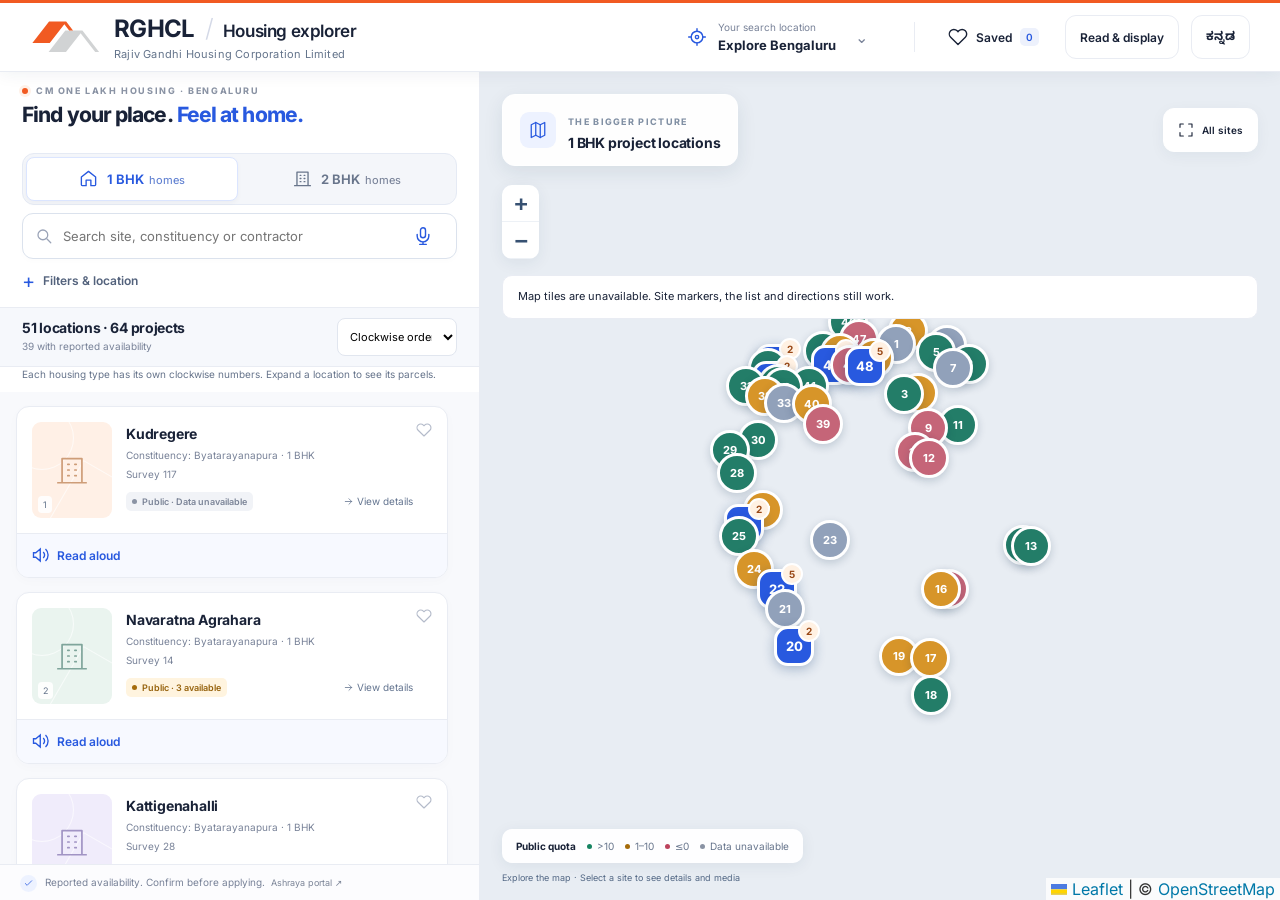
==== index.html @ 9ec92b99 "Publish v1.5.1 public demo with accessibility and signed quota cards" ====
<!doctype html><html lang="en"><head><meta charset="utf-8"><meta name="viewport" content="width=device-width,initial-scale=1"><meta name="theme-color" content="#2859df"><title>OLH • Discover a place to call home</title><meta name="description" content="Discover CM One Lakh Housing project sites in Bengaluru. Explore nearby 1 BHK and 2 BHK projects, reported availability, photos, videos and directions."><link rel="stylesheet" href="vendor/leaflet.css"><link rel="stylesheet" href="style.css"></head>
<body class="explorer-body"><a class="skip" href="#siteList">Skip to housing sites</a>
<header class="topbar"><a class="brand" href="./" aria-label="OLH home"><img class="rghcl-logo" src="assets/rghcl-logo.svg" alt="RGHCL"><span><strong>RGHCL<span class="brand-divider">/</span><span class="brand-title">Housing explorer</span></strong><small>Rajiv Gandhi Housing Corporation Limited</small></span></a><div class="header-actions"><button id="headerLocation" class="location-pill"><span data-icon="locate"></span><span><small>Your search location</small><strong id="headerLocationText">Finding your location…</strong></span><span class="location-chevron">⌄</span></button><span class="header-separator"></span><button id="savedBtn" class="quiet saved-toggle" aria-pressed="false"><span data-icon="heart"></span>Saved <span id="savedCount">0</span></button><button id="accessBtn" class="quiet access-trigger" aria-label="Reading and display settings">Read &amp; display</button><button id="languageBtn" class="quiet language-button" lang="kn">ಕನ್ನಡ</button></div></header>
<main class="workspace"><aside class="sidebar" aria-label="Housing sites"><div class="intro"><p class="eyebrow" data-i18n="eyebrow"><span class="intro-dot"></span>CM ONE LAKH HOUSING · BENGALURU</p><h1 data-i18n="heading">Find your place.<br><em>Feel at home.</em></h1><p data-i18n="intro">Explore housing projects, compare quota availability and find a location near you.</p><div class="collection-meta"><span><span data-icon="building"></span><b id="collectionCount">51</b> project locations</span><span class="city-pill"><span data-icon="pin"></span>Bengaluru</span></div></div>
<div class="filter-block"><div class="segment" aria-label="Housing type"><button class="active" data-mode="1" aria-pressed="true"><span data-icon="home"></span><span>1 BHK <small data-i18n="homes">homes</small></span></button><button data-mode="2" aria-pressed="false"><span data-icon="building"></span><span>2 BHK <small data-i18n="homes">homes</small></span></button></div>
<div class="search-label"><span data-icon="search"></span><input id="searchBox" type="search" placeholder="Search site, constituency or contractor" aria-label="Search sites"><button id="voiceBtn" class="voice-trigger" aria-label="Open voice search" title="Voice search"><svg viewBox="0 0 24 24" aria-hidden="true"><rect x="9" y="2" width="6" height="12" rx="3"/><path d="M5 10v2a7 7 0 0 0 14 0v-2M12 19v3M8 22h8"/></svg></button></div>
<details class="advanced-filters" id="advancedFilters"><summary>Filters &amp; location <span id="activeFilterCount"></span></summary><div class="filter-grid"><label><span>Assembly constituency</span><select id="constituencyFilter"><option value="">All constituencies</option></select></label><label><span>Public quota availability</span><select id="availabilityFilter"><option value="">All statuses</option><option value="available">More than 10</option><option value="limited">1–10 available</option><option value="zero">Zero / negative reported</option><option value="unknown">Data unavailable</option></select></label></div>
<div class="filter-footer"><button id="locateBtn" class="text-button"><span data-icon="locate"></span><span data-i18n="locate">Update my location</span></button><button id="resetBtn" class="text-button muted" data-i18n="reset">Clear filters</button></div><p id="locationStatus" class="inline-status" role="status"></p></details></div>
<div class="results-heading"><div><strong id="resultCount" aria-live="polite">Discovering sites…</strong><small id="resultSummary"></small></div><label class="sort-label"><span class="sr-only">Sort sites</span><select id="sortBy"><option value="number">Clockwise order</option><option value="name">Name A–Z</option><option value="nearest" disabled>Nearest first</option></select></label></div>
<p class="numbering-help">Each housing type has its own clockwise numbers. Expand a location to see its parcels.</p><div id="siteList" class="site-list" tabindex="-1" aria-label="Matching sites"><div class="empty">Loading project locations…</div></div><footer class="sidebar-footer"><span class="footer-mark" data-icon="check"></span><div><span data-i18n="disclaimer">Reported availability. Confirm before applying.</span><div class="footer-links"><a href="https://ashraya.karnataka.gov.in/index.aspx" target="_blank" rel="noopener noreferrer">Ashraya portal ↗</a></div></div></footer></aside>
<section class="map-panel" aria-label="Project map"><div id="map"></div><div class="map-toolbar"><div class="map-context"><span class="context-icon" data-icon="map"></span><div><span class="eyebrow" data-i18n="mapEyebrow">THE BIGGER PICTURE</span><strong id="mapTitle">1 BHK project locations</strong></div></div><button id="fitBtn" class="quiet" title="Fit map to matching sites"><span data-icon="fit"></span><span data-i18n="fit">All sites</span></button></div><div id="mapError" class="map-error" role="status" hidden></div><div class="map-legend" id="legend"></div><div class="map-caption">Explore the map · Select a site to see details and media</div></section></main>
<div class="mobile-view" aria-label="Display"><button id="listViewBtn" class="active" aria-pressed="true"><span data-icon="list"></span>List</button><button id="mapViewBtn" aria-pressed="false"><span data-icon="map"></span>Map</button></div>
<dialog id="siteDialog" class="site-dialog" aria-labelledby="detailTitle"><div class="detail-head"><span class="eyebrow" data-i18n="projectDetails">EXPLORE THIS PROJECT</span><button class="icon-button" id="closeDetails" aria-label="Close site details"><span data-icon="close"></span></button></div><div id="details"></div></dialog>
<dialog id="viewer" class="viewer" aria-label="Site media viewer"><button id="closeViewer" class="icon-button" aria-label="Close media viewer"><span data-icon="close"></span></button><div id="viewerContent"></div></dialog><div id="toast" role="status" class="toast" hidden></div>
<dialog id="voiceDialog" class="voice-dialog" aria-labelledby="voiceTitle"><div class="voice-head"><h2 id="voiceTitle">Find a place by voice</h2><button class="icon-button" id="closeVoice" aria-label="Close voice search">×</button></div><p>Try “Find Nelaguli and Sadenahalli”. You can name several places.</p><label for="voiceLanguage">Speaking language</label><select id="voiceLanguage"><option value="en-IN">English (India)</option><option value="kn-IN">ಕನ್ನಡ</option></select><button id="startVoice" class="primary voice-start">Start listening</button><p id="voiceStatus" role="status">Review what we hear before applying your search.</p><label for="voiceTranscript">Your search · edit if needed</label><input id="voiceTranscript" type="text" placeholder="Location or housing preference"><button id="clearVoice" class="text-button">Clear transcript</button><button id="applyVoice" class="primary voice-apply">Apply search</button><small>Your browser may send audio to its speech service. This app does not store recordings.</small></dialog>
<script src="vendor/leaflet.js"></script><script src="icons.js"></script><script src="core.js"></script><script src="locations.js"></script><script src="media.js"></script><script src="accessibility.js"></script><script src="script.js"></script></body></html>
---- vendor/leaflet.css ----
/* required styles */

.leaflet-pane,
.leaflet-tile,
.leaflet-marker-icon,
.leaflet-marker-shadow,
.leaflet-tile-container,
.leaflet-pane > svg,
.leaflet-pane > canvas,
.leaflet-zoom-box,
.leaflet-image-layer,
.leaflet-layer {
	position: absolute;
	left: 0;
	top: 0;
	}
.leaflet-container {
	overflow: hidden;
	}
.leaflet-tile,
.leaflet-marker-icon,
.leaflet-marker-shadow {
	-webkit-user-select: none;
	   -moz-user-select: none;
	        user-select: none;
	  -webkit-user-drag: none;
	}
/* Prevents IE11 from highlighting tiles in blue */
.leaflet-tile::selection {
	background: transparent;
}
/* Safari renders non-retina tile on retina better with this, but Chrome is worse */
.leaflet-safari .leaflet-tile {
	image-rendering: -webkit-optimize-contrast;
	}
/* hack that prevents hw layers "stretching" when loading new tiles */
.leaflet-safari .leaflet-tile-container {
	width: 1600px;
	height: 1600px;
	-webkit-transform-origin: 0 0;
	}
.leaflet-marker-icon,
.leaflet-marker-shadow {
	display: block;
	}
/* .leaflet-container svg: reset svg max-width decleration shipped in Joomla! (joomla.org) 3.x */
/* .leaflet-container img: map is broken in FF if you have max-width: 100% on tiles */
.leaflet-container .leaflet-overlay-pane svg {
	max-width: none !important;
	max-height: none !important;
	}
.leaflet-container .leaflet-marker-pane img,
.leaflet-container .leaflet-shadow-pane img,
.leaflet-container .leaflet-tile-pane img,
.leaflet-container img.leaflet-image-layer,
.leaflet-container .leaflet-tile {
	max-width: none !important;
	max-height: none !important;
	width: auto;
	padding: 0;
	}

.leaflet-container img.leaflet-tile {
	/* See: https://bugs.chromium.org/p/chromium/issues/detail?id=600120 */
	mix-blend-mode: plus-lighter;
}

.leaflet-container.leaflet-touch-zoom {
	-ms-touch-action: pan-x pan-y;
	touch-action: pan-x pan-y;
	}
.leaflet-container.leaflet-touch-drag {
	-ms-touch-action: pinch-zoom;
	/* Fallback for FF which doesn't support pinch-zoom */
	touch-action: none;
	touch-action: pinch-zoom;
}
.leaflet-container.leaflet-touch-drag.leaflet-touch-zoom {
	-ms-touch-action: none;
	touch-action: none;
}
.leaflet-container {
	-webkit-tap-highlight-color: transparent;
}
.leaflet-container a {
	-webkit-tap-highlight-color: rgba(51, 181, 229, 0.4);
}
.leaflet-tile {
	filter: inherit;
	visibility: hidden;
	}
.leaflet-tile-loaded {
	visibility: inherit;
	}
.leaflet-zoom-box {
	width: 0;
	height: 0;
	-moz-box-sizing: border-box;
	     box-sizing: border-box;
	z-index: 800;
	}
/* workaround for https://bugzilla.mozilla.org/show_bug.cgi?id=888319 */
.leaflet-overlay-pane svg {
	-moz-user-select: none;
	}

.leaflet-pane         { z-index: 400; }

.leaflet-tile-pane    { z-index: 200; }
.leaflet-overlay-pane { z-index: 400; }
.leaflet-shadow-pane  { z-index: 500; }
.leaflet-marker-pane  { z-index: 600; }
.leaflet-tooltip-pane   { z-index: 650; }
.leaflet-popup-pane   { z-index: 700; }

.leaflet-map-pane canvas { z-index: 100; }
.leaflet-map-pane svg    { z-index: 200; }

.leaflet-vml-shape {
	width: 1px;
	height: 1px;
	}
.lvml {
	behavior: url(#default#VML);
	display: inline-block;
	position: absolute;
	}


/* control positioning */

.leaflet-control {
	position: relative;
	z-index: 800;
	pointer-events: visiblePainted; /* IE 9-10 doesn't have auto */
	pointer-events: auto;
	}
.leaflet-top,
.leaflet-bottom {
	position: absolute;
	z-index: 1000;
	pointer-events: none;
	}
.leaflet-top {
	top: 0;
	}
.leaflet-right {
	right: 0;
	}
.leaflet-bottom {
	bottom: 0;
	}
.leaflet-left {
	left: 0;
	}
.leaflet-control {
	float: left;
	clear: both;
	}
.leaflet-right .leaflet-control {
	float: right;
	}
.leaflet-top .leaflet-control {
	margin-top: 10px;
	}
.leaflet-bottom .leaflet-control {
	margin-bottom: 10px;
	}
.leaflet-left .leaflet-control {
	margin-left: 10px;
	}
.leaflet-right .leaflet-control {
	margin-right: 10px;
	}


/* zoom and fade animations */

.leaflet-fade-anim .leaflet-popup {
	opacity: 0;
	-webkit-transition: opacity 0.2s linear;
	   -moz-transition: opacity 0.2s linear;
	        transition: opacity 0.2s linear;
	}
.leaflet-fade-anim .leaflet-map-pane .leaflet-popup {
	opacity: 1;
	}
.leaflet-zoom-animated {
	-webkit-transform-origin: 0 0;
	    -ms-transform-origin: 0 0;
	        transform-origin: 0 0;
	}
svg.leaflet-zoom-animated {
	will-change: transform;
}

.leaflet-zoom-anim .leaflet-zoom-animated {
	-webkit-transition: -webkit-transform 0.25s cubic-bezier(0,0,0.25,1);
	   -moz-transition:    -moz-transform 0.25s cubic-bezier(0,0,0.25,1);
	        transition:         transform 0.25s cubic-bezier(0,0,0.25,1);
	}
.leaflet-zoom-anim .leaflet-tile,
.leaflet-pan-anim .leaflet-tile {
	-webkit-transition: none;
	   -moz-transition: none;
	        transition: none;
	}

.leaflet-zoom-anim .leaflet-zoom-hide {
	visibility: hidden;
	}


/* cursors */

.leaflet-interactive {
	cursor: pointer;
	}
.leaflet-grab {
	cursor: -webkit-grab;
	cursor:    -moz-grab;
	cursor:         grab;
	}
.leaflet-crosshair,
.leaflet-crosshair .leaflet-interactive {
	cursor: crosshair;
	}
.leaflet-popup-pane,
.leaflet-control {
	cursor: auto;
	}
.leaflet-dragging .leaflet-grab,
.leaflet-dragging .leaflet-grab .leaflet-interactive,
.leaflet-dragging .leaflet-marker-draggable {
	cursor: move;
	cursor: -webkit-grabbing;
	cursor:    -moz-grabbing;
	cursor:         grabbing;
	}

/* marker & overlays interactivity */
.leaflet-marker-icon,
.leaflet-marker-shadow,
.leaflet-image-layer,
.leaflet-pane > svg path,
.leaflet-tile-container {
	pointer-events: none;
	}

.leaflet-marker-icon.leaflet-interactive,
.leaflet-image-layer.leaflet-interactive,
.leaflet-pane > svg path.leaflet-interactive,
svg.leaflet-image-layer.leaflet-interactive path {
	pointer-events: visiblePainted; /* IE 9-10 doesn't have auto */
	pointer-events: auto;
	}

/* visual tweaks */

.leaflet-container {
	background: #ddd;
	outline-offset: 1px;
	}
.leaflet-container a {
	color: #0078A8;
	}
.leaflet-zoom-box {
	border: 2px dotted #38f;
	background: rgba(255,255,255,0.5);
	}


/* general typography */
.leaflet-container {
	font-family: "Helvetica Neue", Arial, Helvetica, sans-serif;
	font-size: 12px;
	font-size: 0.75rem;
	line-height: 1.5;
	}


/* general toolbar styles */

.leaflet-bar {
	box-shadow: 0 1px 5px rgba(0,0,0,0.65);
	border-radius: 4px;
	}
.leaflet-bar a {
	background-color: #fff;
	border-bottom: 1px solid #ccc;
	width: 26px;
	height: 26px;
	line-height: 26px;
	display: block;
	text-align: center;
	text-decoration: none;
	color: black;
	}
.leaflet-bar a,
.leaflet-control-layers-toggle {
	background-position: 50% 50%;
	background-repeat: no-repeat;
	display: block;
	}
.leaflet-bar a:hover,
.leaflet-bar a:focus {
	background-color: #f4f4f4;
	}
.leaflet-bar a:first-child {
	border-top-left-radius: 4px;
	border-top-right-radius: 4px;
	}
.leaflet-bar a:last-child {
	border-bottom-left-radius: 4px;
	border-bottom-right-radius: 4px;
	border-bottom: none;
	}
.leaflet-bar a.leaflet-disabled {
	cursor: default;
	background-color: #f4f4f4;
	color: #bbb;
	}

.leaflet-touch .leaflet-bar a {
	width: 30px;
	height: 30px;
	line-height: 30px;
	}
.leaflet-touch .leaflet-bar a:first-child {
	border-top-left-radius: 2px;
	border-top-right-radius: 2px;
	}
.leaflet-touch .leaflet-bar a:last-child {
	border-bottom-left-radius: 2px;
	border-bottom-right-radius: 2px;
	}

/* zoom control */

.leaflet-control-zoom-in,
.leaflet-control-zoom-out {
	font: bold 18px 'Lucida Console', Monaco, monospace;
	text-indent: 1px;
	}

.leaflet-touch .leaflet-control-zoom-in, .leaflet-touch .leaflet-control-zoom-out  {
	font-size: 22px;
	}


/* layers control */

.leaflet-control-layers {
	box-shadow: 0 1px 5px rgba(0,0,0,0.4);
	background: #fff;
	border-radius: 5px;
	}
.leaflet-control-layers-toggle {
	background-image: url(images/layers.png);
	width: 36px;
	height: 36px;
	}
.leaflet-retina .leaflet-control-layers-toggle {
	background-image: url(images/layers-2x.png);
	background-size: 26px 26px;
	}
.leaflet-touch .leaflet-control-layers-toggle {
	width: 44px;
	height: 44px;
	}
.leaflet-control-layers .leaflet-control-layers-list,
.leaflet-control-layers-expanded .leaflet-control-layers-toggle {
	display: none;
	}
.leaflet-control-layers-expanded .leaflet-control-layers-list {
	display: block;
	position: relative;
	}
.leaflet-control-layers-expanded {
	padding: 6px 10px 6px 6px;
	color: #333;
	background: #fff;
	}
.leaflet-control-layers-scrollbar {
	overflow-y: scroll;
	overflow-x: hidden;
	padding-right: 5px;
	}
.leaflet-control-layers-selector {
	margin-top: 2px;
	position: relative;
	top: 1px;
	}
.leaflet-control-layers label {
	display: block;
	font-size: 13px;
	font-size: 1.08333em;
	}
.leaflet-control-layers-separator {
	height: 0;
	border-top: 1px solid #ddd;
	margin: 5px -10px 5px -6px;
	}

/* Default icon URLs */
.leaflet-default-icon-path { /* used only in path-guessing heuristic, see L.Icon.Default */
	background-image: url(images/marker-icon.png);
	}


/* attribution and scale controls */

.leaflet-container .leaflet-control-attribution {
	background: #fff;
	background: rgba(255, 255, 255, 0.8);
	margin: 0;
	}
.leaflet-control-attribution,
.leaflet-control-scale-line {
	padding: 0 5px;
	color: #333;
	line-height: 1.4;
	}
.leaflet-control-attribution a {
	text-decoration: none;
	}
.leaflet-control-attribution a:hover,
.leaflet-control-attribution a:focus {
	text-decoration: underline;
	}
.leaflet-attribution-flag {
	display: inline !important;
	vertical-align: baseline !important;
	width: 1em;
	height: 0.6669em;
	}
.leaflet-left .leaflet-control-scale {
	margin-left: 5px;
	}
.leaflet-bottom .leaflet-control-scale {
	margin-bottom: 5px;
	}
.leaflet-control-scale-line {
	border: 2px solid #777;
	border-top: none;
	line-height: 1.1;
	padding: 2px 5px 1px;
	white-space: nowrap;
	-moz-box-sizing: border-box;
	     box-sizing: border-box;
	background: rgba(255, 255, 255, 0.8);
	text-shadow: 1px 1px #fff;
	}
.leaflet-control-scale-line:not(:first-child) {
	border-top: 2px solid #777;
	border-bottom: none;
	margin-top: -2px;
	}
.leaflet-control-scale-line:not(:first-child):not(:last-child) {
	border-bottom: 2px solid #777;
	}

.leaflet-touch .leaflet-control-attribution,
.leaflet-touch .leaflet-control-layers,
.leaflet-touch .leaflet-bar {
	box-shadow: none;
	}
.leaflet-touch .leaflet-control-layers,
.leaflet-touch .leaflet-bar {
	border: 2px solid rgba(0,0,0,0.2);
	background-clip: padding-box;
	}


/* popup */

.leaflet-popup {
	position: absolute;
	text-align: center;
	margin-bottom: 20px;
	}
.leaflet-popup-content-wrapper {
	padding: 1px;
	text-align: left;
	border-radius: 12px;
	}
.leaflet-popup-content {
	margin: 13px 24px 13px 20px;
	line-height: 1.3;
	font-size: 13px;
	font-size: 1.08333em;
	min-height: 1px;
	}
.leaflet-popup-content p {
	margin: 17px 0;
	margin: 1.3em 0;
	}
.leaflet-popup-tip-container {
	width: 40px;
	height: 20px;
	position: absolute;
	left: 50%;
	margin-top: -1px;
	margin-left: -20px;
	overflow: hidden;
	pointer-events: none;
	}
.leaflet-popup-tip {
	width: 17px;
	height: 17px;
	padding: 1px;

	margin: -10px auto 0;
	pointer-events: auto;

	-webkit-transform: rotate(45deg);
	   -moz-transform: rotate(45deg);
	    -ms-transform: rotate(45deg);
	        transform: rotate(45deg);
	}
.leaflet-popup-content-wrapper,
.leaflet-popup-tip {
	background: white;
	color: #333;
	box-shadow: 0 3px 14px rgba(0,0,0,0.4);
	}
.leaflet-container a.leaflet-popup-close-button {
	position: absolute;
	top: 0;
	right: 0;
	border: none;
	text-align: center;
	width: 24px;
	height: 24px;
	font: 16px/24px Tahoma, Verdana, sans-serif;
	color: #757575;
	text-decoration: none;
	background: transparent;
	}
.leaflet-container a.leaflet-popup-close-button:hover,
.leaflet-container a.leaflet-popup-close-button:focus {
	color: #585858;
	}
.leaflet-popup-scrolled {
	overflow: auto;
	}

.leaflet-oldie .leaflet-popup-content-wrapper {
	-ms-zoom: 1;
	}
.leaflet-oldie .leaflet-popup-tip {
	width: 24px;
	margin: 0 auto;

	-ms-filter: "progid:DXImageTransform.Microsoft.Matrix(M11=0.70710678, M12=0.70710678, M21=-0.70710678, M22=0.70710678)";
	filter: progid:DXImageTransform.Microsoft.Matrix(M11=0.70710678, M12=0.70710678, M21=-0.70710678, M22=0.70710678);
	}

.leaflet-oldie .leaflet-control-zoom,
.leaflet-oldie .leaflet-control-layers,
.leaflet-oldie .leaflet-popup-content-wrapper,
.leaflet-oldie .leaflet-popup-tip {
	border: 1px solid #999;
	}


/* div icon */

.leaflet-div-icon {
	background: #fff;
	border: 1px solid #666;
	}


/* Tooltip */
/* Base styles for the element that has a tooltip */
.leaflet-tooltip {
	position: absolute;
	padding: 6px;
	background-color: #fff;
	border: 1px solid #fff;
	border-radius: 3px;
	color: #222;
	white-space: nowrap;
	-webkit-user-select: none;
	-moz-user-select: none;
	-ms-user-select: none;
	user-select: none;
	pointer-events: none;
	box-shadow: 0 1px 3px rgba(0,0,0,0.4);
	}
.leaflet-tooltip.leaflet-interactive {
	cursor: pointer;
	pointer-events: auto;
	}
.leaflet-tooltip-top:before,
.leaflet-tooltip-bottom:before,
.leaflet-tooltip-left:before,
.leaflet-tooltip-right:before {
	position: absolute;
	pointer-events: none;
	border: 6px solid transparent;
	background: transparent;
	content: "";
	}

/* Directions */

.leaflet-tooltip-bottom {
	margin-top: 6px;
}
.leaflet-tooltip-top {
	margin-top: -6px;
}
.leaflet-tooltip-bottom:before,
.leaflet-tooltip-top:before {
	left: 50%;
	margin-left: -6px;
	}
.leaflet-tooltip-top:before {
	bottom: 0;
	margin-bottom: -12px;
	border-top-color: #fff;
	}
.leaflet-tooltip-bottom:before {
	top: 0;
	margin-top: -12px;
	margin-left: -6px;
	border-bottom-color: #fff;
	}
.leaflet-tooltip-left {
	margin-left: -6px;
}
.leaflet-tooltip-right {
	margin-left: 6px;
}
.leaflet-tooltip-left:before,
.leaflet-tooltip-right:before {
	top: 50%;
	margin-top: -6px;
	}
.leaflet-tooltip-left:before {
	right: 0;
	margin-right: -12px;
	border-left-color: #fff;
	}
.leaflet-tooltip-right:before {
	left: 0;
	margin-left: -12px;
	border-right-color: #fff;
	}

/* Printing */

@media print {
	/* Prevent printers from removing background-images of controls. */
	.leaflet-control {
		-webkit-print-color-adjust: exact;
		print-color-adjust: exact;
		}
	}
---- style.css ----
@font-face{font-family:Inter;src:url('vendor/inter-latin.woff2') format('woff2');font-weight:100 900;font-style:normal;font-display:swap}@font-face{font-family:'Noto Sans Kannada';font-style:normal;font-weight:400;font-display:swap;src:url('vendor/kannada-400.woff2') format('woff2')}@font-face{font-family:'Noto Sans Kannada';font-style:normal;font-weight:700;font-display:swap;src:url('vendor/kannada-700.woff2') format('woff2')}
:root{--ink:#192237;--muted:#788298;--teal:#2859df;--border:#e9ecf3;--paper:#f8f9fc;--available:#168461;--limited:#a56c0b;--zero:#bc435d;--unknown:#8a93a4;--orange:#f68938;font-family:Inter,'Noto Sans Kannada',system-ui,sans-serif;color:var(--ink);background:var(--paper);font-synthesis:none}*{box-sizing:border-box}body{margin:0}h1,h2,h3,p{margin:0}button,input,select,textarea{font:inherit}button{cursor:pointer;color:inherit;border:0}button,input,select{min-height:44px}button:disabled{cursor:not-allowed;opacity:.55}a{text-decoration:none;color:var(--teal)}button,a,input,select{-webkit-tap-highlight-color:transparent}button:focus-visible,a:focus-visible,input:focus-visible,select:focus-visible{outline:3px solid #f1a242;outline-offset:3px}[hidden]{display:none!important}.icon{width:20px;height:20px;display:block;flex-shrink:0}[data-icon]{display:inline-flex}.skip{position:fixed;top:-80px;left:12px;background:white;padding:15px;z-index:5000}.skip:focus{top:10px}.sr-only{position:absolute;width:1px;height:1px;overflow:hidden;clip:rect(0,0,0,0)}.quiet{display:inline-flex;align-items:center;justify-content:center;gap:8px;border:1px solid var(--border);border-radius:11px;background:white;padding:0 14px;font-size:12px;font-weight:600;min-height:44px}.quiet:hover{background:#f4f6fd}.topbar{height:86px;display:flex;align-items:center;justify-content:space-between;padding:0 30px;background:white;border-bottom:1px solid var(--border);position:relative;z-index:1200}.brand{display:flex;gap:12px;align-items:center;color:var(--ink)}.brand-icon{width:44px;height:44px;border-radius:14px;background:var(--teal);color:white;display:grid;place-items:center;box-shadow:0 5px 15px #2859df22}.brand-icon .icon{width:25px;height:25px;stroke-width:2}.brand strong{display:block;font-size:22px;letter-spacing:-.8px}.brand-title{font-size:16px;letter-spacing:-.4px;font-weight:600}.brand-divider{font-size:25px;font-weight:300;color:#d4d9e7;margin:0 10px}.brand small{display:block;font-size:10px;color:var(--muted);margin-top:4px;letter-spacing:.2px}.header-actions{display:flex;align-items:center;gap:12px}.header-separator{width:1px;height:30px;background:var(--border);margin:0 7px}.location-pill{display:flex;gap:11px;align-items:center;text-align:left;background:white;padding:7px 12px;min-width:220px;border-radius:10px}.location-pill:hover{background:#f7f8fc}.location-pill>.icon,.location-pill [data-icon]{color:var(--teal)}.location-pill small{font-size:9px;display:block;color:var(--muted);margin-bottom:4px}.location-pill strong{font-size:12px;display:block;max-width:180px;white-space:nowrap;overflow:hidden;text-overflow:ellipsis}.location-chevron{color:var(--muted);margin-left:8px}.saved-toggle{border:0}.saved-toggle #savedCount{font-size:10px;padding:3px 6px;border-radius:5px;background:#edf1fc;color:var(--teal)}.saved-toggle[aria-pressed=true]{background:#edf2ff;color:var(--teal)}.language-button{font-size:12px}.workspace{display:grid;grid-template-columns:440px minmax(0,1fr);height:calc(100dvh - 86px)}.sidebar{display:flex;flex-direction:column;background:white;min-height:0;border-right:1px solid var(--border);position:relative;z-index:600}.intro{padding:25px 26px 19px;background:linear-gradient(140deg,#fff 40%,#f4f7ff)}.eyebrow{color:var(--teal);font-weight:750;font-size:9px;letter-spacing:1.6px;line-height:1.6}.intro .eyebrow{color:#8a93a4;display:flex;align-items:center;gap:8px;font-size:8px}.intro-dot{height:6px;width:6px;border-radius:50%;background:var(--orange);box-shadow:0 0 0 3px #fff1e8}.intro h1{font-size:31px;letter-spacing:-1.25px;line-height:1.23;margin:10px 0 9px;font-weight:750}.intro h1 em{font-style:normal;color:var(--teal)}.intro>p:last-of-type{font-size:11px;color:var(--muted);line-height:1.7;max-width:350px}.collection-meta{display:flex;align-items:center;justify-content:space-between;margin-top:14px;font-size:10px;color:var(--muted)}.collection-meta>span{display:flex;align-items:center;gap:5px}.collection-meta .icon{width:13px;height:13px;color:var(--teal)}.collection-meta b{font-weight:650;color:var(--ink)}.city-pill{font-size:9px;background:#edf2ff;color:var(--teal);border-radius:5px;padding:5px 8px}.filter-block{padding:0 26px 12px;border-bottom:1px solid var(--border)}.segment{display:flex;gap:8px}.segment button{display:flex;align-items:center;justify-content:center;gap:9px;width:50%;border:1px solid var(--border);border-radius:10px;background:white;font-size:12px;font-weight:650;padding:10px 12px;color:#7b8497}.segment button .icon{width:19px;height:19px}.segment small{font-size:10px;font-weight:450;color:var(--muted);margin-left:2px}.segment .active{background:#edf2ff;border-color:#bfd0ff;color:var(--teal)}.segment .active small{color:#6080d1}.search-label{display:flex;align-items:center;gap:10px;background:#f8f9fc;border:1px solid var(--border);border-radius:11px;padding:0 12px;margin-top:14px}.search-label .icon{width:18px;height:18px;color:#9aa3b7}.search-label input{min-width:0;width:100%;border:0;background:transparent;padding:13px 0;font-size:11px;outline-offset:0}.search-key{color:#b0b9cc;font-size:20px}.filter-grid{display:grid;grid-template-columns:1fr 1fr;gap:12px;margin-top:13px}.filter-grid label>span{display:block;font-size:9px;color:var(--muted);margin-bottom:6px}.filter-grid select{width:100%;border:1px solid var(--border);border-radius:9px;padding:0 10px;background:white;font-size:11px}.filter-footer{display:flex;justify-content:space-between;gap:10px;margin-top:5px}.text-button{background:transparent;padding:0;color:var(--teal);font-size:10px;font-weight:650;display:inline-flex;align-items:center;justify-content:center;gap:6px}.text-button .icon{width:14px;height:14px}.muted{color:var(--muted)}.inline-status{font-size:9px;line-height:1.6;color:var(--muted);padding:1px 0 3px}.inline-status:empty{display:none}.results-heading{display:flex;align-items:center;justify-content:space-between;padding:15px 26px 12px;gap:12px}.results-heading strong{font-size:13px;letter-spacing:-.3px;display:block}.results-heading small{font-size:9px;color:var(--muted);display:block;margin-top:5px}.sort-label select{font-size:10px;max-width:112px;border:0;background:#f5f7fc;border-radius:8px;padding:0 8px}.site-list{padding:0 18px 15px;flex:1;min-height:80px;overflow:auto;scrollbar-width:thin;scrollbar-color:#d9dfeb transparent}.site-card{position:relative;border:1px solid var(--border);border-radius:13px;margin-bottom:10px;overflow:hidden;background:white;box-shadow:0 2px 3px #1c2e5203;transition:border-color .15s,box-shadow .15s}.site-card:hover{border-color:#bbcefa;box-shadow:0 5px 18px #2859df0c}.site-card.selected{border-color:var(--teal);box-shadow:0 0 0 1px var(--teal);background:#f9fbff}.card-main{display:flex;gap:14px;width:100%;padding:13px;text-align:left;background:transparent;align-items:stretch;min-height:121px}.card-cover{position:relative;flex:0 0 80px;width:80px;min-height:92px;border-radius:9px;overflow:hidden;background:#edf2fb;display:flex;align-items:center;justify-content:center;color:#7c9ccf}.card-cover .icon{width:34px;height:34px;stroke-width:1.2;z-index:1}.card-cover img{width:100%;height:100%;object-fit:cover;position:absolute;inset:0}.cover-2{background:#fff0e6;color:#ce9d78}.cover-3{background:#eaf4ef;color:#7fa59b}.cover-4{background:#f0ecfb;color:#a194c4}.cover-5{background:#eef2f5;color:#7f9fad}.card-cover:before{content:'';position:absolute;width:62px;height:62px;border-radius:50%;border:1px solid #ffffffaa;left:-22px;top:-16px}.card-cover:after{content:'';position:absolute;width:75px;height:75px;border:1px solid #ffffffaa;transform:rotate(30deg);bottom:-33px;right:-24px}.cover-site-no{position:absolute;bottom:5px;left:6px;border-radius:4px;background:#ffffffe6;color:#64748b;padding:3px 5px;font-size:8px;z-index:2}.card-body{flex:1;min-width:0;padding-top:2px;padding-right:19px}.card-body strong{font-size:13px;font-weight:700;display:block;line-height:1.45;letter-spacing:-.2px}.card-body small{font-size:9px;color:var(--muted);display:block;line-height:1.6;margin-top:3px}.card-bottom{display:flex;align-items:center;justify-content:space-between;gap:6px;margin-top:10px}.badge{display:inline-flex;align-items:center;gap:5px;padding:4px 6px;border-radius:5px;font-size:8px;font-weight:600;background:#f1f3f7;color:#7b8497}.badge.available{background:#e8f6ef;color:#1b785a}.badge.limited{background:#fff4df;color:#96620c}.badge.zero{background:#fceef1;color:#b1455c}.dot{height:5px;width:5px;border-radius:50%;display:inline-block;flex-shrink:0}.dot.available{background:var(--available)}.dot.limited{background:var(--limited)}.dot.zero{background:var(--zero)}.dot.unknown{background:var(--unknown)}.card-distance{font-size:9px;color:#647590;white-space:nowrap;display:flex;align-items:center;gap:3px}.card-distance .icon{width:11px;height:11px}.save-site{position:absolute;right:7px;top:7px;width:32px;min-height:32px;display:flex;align-items:center;justify-content:center;background:white;border-radius:8px;color:#b4bbca;z-index:2}.save-site .icon{width:16px;height:16px}.save-site[aria-pressed=true]{color:#e97855;background:#fff3ef}.save-site[aria-pressed=true] svg{fill:#ffebe4}.sidebar-footer{border-top:1px solid var(--border);padding:12px 24px;display:flex;align-items:flex-start;gap:8px;font-size:9px;color:var(--muted);line-height:1.65;background:#fcfcfe}.footer-mark{color:var(--teal);background:#edf2ff;border-radius:50%;padding:3px;margin-top:2px}.footer-mark .icon{width:11px;height:11px}.footer-links{display:flex;gap:7px;font-size:8px;margin-top:3px}.footer-links a{color:#7b8497}.footer-links a:hover{color:var(--teal)}.map-panel{position:relative;min-width:0;background:#e9edf3}.map-panel #map{height:100%;width:100%}.leaflet-container{font:inherit;background:#e8edf3}.map-toolbar{position:absolute;left:22px;right:22px;top:22px;display:flex;align-items:center;justify-content:space-between;z-index:500;gap:10px}.map-context{display:flex;align-items:center;gap:12px;background:#fffffff5;padding:14px 17px;border:1px solid #fff;border-radius:13px;box-shadow:0 6px 20px #1a335017}.context-icon{background:#edf2ff;color:var(--teal);border-radius:9px;padding:9px}.context-icon .icon{width:18px;height:18px}.map-context .eyebrow{font-size:8px;letter-spacing:1.3px;color:#8190a4}.map-context strong{display:block;margin-top:5px;font-size:13px;letter-spacing:-.2px}.map-toolbar>.quiet{box-shadow:0 4px 15px #1a33500d;font-size:10px;border:1px solid #fff}.map-toolbar .quiet .icon{width:16px;height:16px}.map-legend{position:absolute;left:22px;bottom:37px;padding:11px 14px;border-radius:10px;box-shadow:0 3px 15px #1a335012;z-index:500;background:#fffffff7;font-size:9px;display:flex;align-items:center;gap:11px;flex-wrap:wrap;max-width:calc(100% - 44px)}.map-legend strong{font-size:9px}.map-legend span{display:flex;gap:5px;align-items:center;color:#67758c}.map-caption{position:absolute;bottom:17px;left:22px;font-size:8px;z-index:500;color:#526784}.map-error{position:absolute;left:22px;right:22px;top:203px;z-index:500;font-size:11px;line-height:1.6;padding:12px 15px;background:white;border:1px solid var(--border);border-radius:10px}.leaflet-control-zoom{margin-left:22px!important;margin-top:113px!important;border:0!important;border-radius:10px!important;overflow:hidden;box-shadow:0 4px 16px #1a335012!important}.leaflet-control-zoom a{height:37px!important;width:37px!important;line-height:37px!important;color:#375172!important;border-bottom:1px solid #edf1f6!important}.leaflet-tooltip{border:0;border-radius:8px;padding:7px 10px;font-size:10px;box-shadow:0 5px 20px #1a335025;font-family:inherit}.site-pin{display:flex;align-items:center;justify-content:center;width:32px;height:32px;border:3px solid white;border-radius:50%;box-shadow:0 3px 8px #0c284b30;background:#91a1ba;color:white;font-size:10px;font-weight:750}.site-pin.available{background:#237d68}.site-pin.limited{background:#d79529}.site-pin.zero{background:#c56578}.site-pin.selected{background:var(--teal);box-shadow:0 0 0 6px #2859df25,0 3px 10px #152d5733;transform:scale(1.1)}.user-pin{width:18px;height:18px;background:#2859df;border:3px solid white;border-radius:50%;box-shadow:0 0 0 7px #2859df25}.site-dialog{position:fixed;inset:104px 20px 22px auto;margin:0;width:410px;max-width:calc(100vw - 32px);max-height:calc(100dvh - 126px);overflow:auto;border:1px solid #fff;border-radius:18px;box-shadow:0 15px 70px #14254b38;padding:0;background:white;color:var(--ink);z-index:1000}.site-dialog::backdrop{background:#17284c3d}.detail-head{display:flex;align-items:center;justify-content:space-between;padding:14px 18px 4px;background:white;position:sticky;top:0;z-index:3}.detail-head .eyebrow{font-size:8px;color:#8b96aa}.icon-button{width:40px;min-height:40px;display:flex;align-items:center;justify-content:center;border-radius:50%;background:#f3f5fb;color:#677891}.icon-button .icon{width:18px;height:18px}.detail-body{padding:0 22px 24px}.detail-hero{height:145px;background:linear-gradient(120deg,#eef3ff,#e1ebfc);border-radius:12px;margin:5px 0 18px;position:relative;overflow:hidden;display:flex;align-items:center;justify-content:center;color:#91addd}.detail-hero .icon{width:75px;height:75px;stroke-width:1;z-index:1}.detail-hero:before{content:'';position:absolute;width:200px;height:200px;border:1px solid #ffffffaa;border-radius:50%;right:-40px;top:-75px}.detail-hero:after{content:'';position:absolute;width:180px;height:180px;border:1px solid #ffffffaa;transform:rotate(45deg);bottom:-125px;left:-20px}.detail-hero img{height:100%;width:100%;object-fit:cover;position:absolute;inset:0;z-index:1}.detail-hero-label{position:absolute;left:12px;bottom:10px;background:#ffffffe6;border-radius:5px;padding:5px 8px;display:flex;align-items:center;gap:5px;font-size:8px;color:#7990b1;z-index:2}.detail-hero-label .icon{height:12px;width:12px}.detail-body h2{font-size:25px;letter-spacing:-.8px;line-height:1.3;margin:8px 0 5px}.kn-name{font-size:13px;color:var(--muted);margin-top:5px}.detail-subtitle{font-size:10px;color:var(--muted);line-height:1.7}.detail-title-row{display:flex;align-items:center;justify-content:space-between;margin-top:5px}.project-type{background:#eff3ff;color:var(--teal);font-size:8px;border-radius:5px;padding:5px 7px;font-weight:650}.detail-title-row .save-site{position:static;border:1px solid var(--border)}.availability-box{margin:18px 0;border:1px solid var(--border);border-radius:12px;padding:15px;background:#f9fafc}.availability-box .eyebrow{font-size:8px;letter-spacing:1.2px;color:#8c98aa}.availability-box .count{font-size:31px;font-weight:750;color:var(--ink);display:block;margin:6px 0;letter-spacing:-.8px}.availability-box .count.unknown-count{font-size:17px;letter-spacing:-.4px;color:#687890}.availability-box p{font-size:10px;color:var(--muted);line-height:1.65}.breakdown{display:grid;grid-template-columns:repeat(3,1fr);gap:10px;margin-top:12px;padding-top:12px;border-top:1px solid var(--border)}.breakdown small{font-size:9px;color:var(--muted);display:block}.breakdown strong{font-size:15px;margin-top:4px;display:block}.source-note{font-size:10px;color:var(--muted);margin-top:12px;border-top:1px solid var(--border);padding-top:10px;line-height:1.7}.source-note summary{cursor:pointer;color:var(--teal);font-size:10px}.source-note p{margin-top:8px}.source-row{margin-top:8px;padding:8px;border:1px solid var(--border);border-radius:6px;background:white;font-size:9px}.source-row strong{display:block;color:var(--ink);font-size:10px}.detail-meta{display:grid;grid-template-columns:1fr 1fr;gap:14px;margin:18px 0}.detail-meta dt{font-size:9px;color:var(--muted);margin-bottom:5px}.detail-meta dd{font-size:11px;color:#465773;margin:0;overflow-wrap:anywhere}.detail-actions{display:flex;gap:9px}.primary{display:inline-flex;justify-content:center;align-items:center;gap:8px;background:var(--teal);color:white;padding:12px 16px;border-radius:10px;min-height:44px;font-size:11px;font-weight:650}.detail-actions .primary{flex:1;box-shadow:0 4px 12px #2859df22}.primary .icon{width:16px;height:16px}.detail-actions .quiet{font-size:10px}.detail-actions .quiet .icon{width:15px;height:15px}.media-section{margin-top:22px;border-top:1px solid var(--border);padding-top:18px}.media-section h3{font-size:13px;letter-spacing:-.2px}.media-section>p{font-size:9px;color:var(--muted);margin-top:6px;line-height:1.7}.media-grid{display:grid;grid-template-columns:1fr 1fr;gap:9px;margin-top:12px}.media-thumb{position:relative;border:1px solid var(--border);background:#f4f6fb;border-radius:9px;overflow:hidden;padding:0;text-align:left}.media-thumb img,.media-thumb video{width:100%;height:110px;object-fit:cover;display:block}.media-thumb>span{display:block;padding:8px;font-size:9px;overflow-wrap:anywhere}.video-indicator{position:absolute;top:7px;left:7px;background:#17284cde;color:#fff;padding:4px 7px;border-radius:5px;font-size:10px}.media-empty{border:1px dashed #d8deec;border-radius:11px;padding:20px;text-align:center;color:var(--muted);font-size:10px;line-height:1.8;background:#fafbfe;margin-top:10px}.viewer{max-width:94vw;width:900px;max-height:90dvh;background:#142039;color:white;border:0;border-radius:16px;padding:16px}.viewer::backdrop{background:#081526de}.viewer>.icon-button{margin-left:auto;margin-bottom:12px}.viewer img,.viewer video{max-width:100%;max-height:67dvh;display:block;margin:auto;border-radius:6px}.viewer p{font-size:13px;margin-top:12px;text-align:center}.toast{position:fixed;bottom:25px;left:50%;transform:translateX(-50%);background:var(--ink);color:white;padding:13px 20px;border-radius:10px;font-size:11px;z-index:6000;max-width:90vw}.empty{text-align:center;padding:35px 20px;color:var(--muted);font-size:12px;line-height:1.8}.empty strong{display:block;color:var(--ink);margin-bottom:6px}.mobile-view{display:none}
/* Media publishing workspace */
.manager-body{background:#f5f7f4;min-height:100dvh}.manager-main{max-width:1080px;margin:0 auto;padding:38px 24px}.manager-title{display:flex;justify-content:space-between;align-items:flex-start;gap:20px;margin-bottom:25px}.manager-title h1{font-size:34px;letter-spacing:-1.2px;margin:10px 0}.manager-title p{font-size:13px;color:var(--muted);line-height:1.7;max-width:610px}.notice{background:#eaf3ee;border:1px solid #ccdfd4;border-radius:12px;padding:16px 20px;font-size:12px;line-height:1.8;margin-bottom:24px}.manager-grid{display:grid;grid-template-columns:330px minmax(0,1fr);gap:24px}.manager-panel{background:white;border:1px solid var(--border);border-radius:14px;padding:24px}.manager-panel h2{font-size:17px;margin-bottom:17px}.field{display:block;margin:15px 0}.field>span{font-size:12px;display:block;margin-bottom:7px;font-weight:600}.field input,.field select,.field textarea{width:100%;padding:11px;border:1px solid var(--border);border-radius:8px;background:white;font-size:12px}.field textarea{min-height:65px;font:inherit;font-size:12px;resize:vertical}.upload-area{border:1px dashed #a4bfb4;border-radius:12px;background:#f6faf7;padding:24px 15px;text-align:center;margin-top:18px}.upload-area strong{font-size:13px}.upload-area p{color:var(--muted);font-size:11px;line-height:1.7;margin:8px 0 14px}.upload-area input{max-width:100%;font-size:11px}.manager-note{font-size:11px;color:var(--muted);line-height:1.8;margin-top:15px}.manager-gallery{display:grid;grid-template-columns:1fr 1fr;gap:14px}.manager-gallery article{border:1px solid var(--border);border-radius:10px;overflow:hidden}.manager-gallery img,.manager-gallery video{width:100%;height:150px;object-fit:cover;background:#eef3ef;display:block}.manager-gallery .media-fields{padding:12px}.manager-gallery input{width:100%;border:1px solid var(--border);border-radius:6px;padding:9px;font-size:11px;margin:6px 0}.manager-gallery .text-button{min-height:44px}.status-pill{font-size:9px;background:#eef2ef;color:var(--muted);padding:5px 7px;border-radius:5px;display:inline-block}.manager-step{display:flex;gap:10px;font-size:11px;color:var(--muted);line-height:1.8;margin-bottom:10px}.manager-step b{background:#e9f1eb;color:var(--teal);width:24px;height:24px;display:grid;place-items:center;flex-shrink:0;border-radius:50%}.manager-tools{display:flex;gap:8px;flex-wrap:wrap;margin:15px 0}.manager-status{font-size:12px;color:var(--teal);line-height:1.8;margin-bottom:15px}.danger{color:#a03d4b}.manager-gallery .empty{grid-column:1/-1}.media-heading{display:flex;justify-content:space-between;align-items:center;margin-bottom:20px;gap:12px}.media-heading h2{margin:0}.media-heading .quiet{font-size:11px}
.manager-body .brand-icon{font-size:29px}.manager-body .manager-title h1{font-size:32px}.manager-body .notice{background:#edf2ff;border-color:#dae4ff}.manager-body .upload-area{background:#f5f8ff;border-color:#b7c9f5}.manager-body .manager-step b{background:#edf2ff}.manager-body .manager-panel{box-shadow:0 3px 20px #23405b04}.manager-body .manager-title .primary{box-shadow:0 5px 15px #2859df25}
@media(min-width:1550px){.workspace{grid-template-columns:460px minmax(0,1fr)}.intro,.filter-block{padding-left:30px;padding-right:30px}.site-list{padding-left:22px;padding-right:22px}}
@media(max-width:1050px){.workspace{grid-template-columns:375px minmax(0,1fr)}.topbar{padding:0 22px}.intro,.filter-block{padding-left:22px;padding-right:22px}.intro h1{font-size:27px}.brand-title{font-size:14px}.location-pill{min-width:160px}.location-pill strong{max-width:130px}.map-context .eyebrow{display:none}.map-context{padding:11px}.map-context strong{margin:0;font-size:11px}.map-context .context-icon{padding:6px}.site-dialog{width:370px}.card-main{padding:12px;gap:10px}.card-cover{flex-basis:67px;width:67px}.card-body{padding-right:14px}.card-bottom{gap:4px;flex-wrap:wrap}.card-body strong{font-size:12px}.manager-grid{grid-template-columns:280px minmax(0,1fr)}}
@media(max-width:800px){.location-pill{display:none}.header-separator{display:none}.header-actions{gap:6px}.topbar{height:76px}.workspace{height:calc(100dvh - 76px);grid-template-columns:350px minmax(0,1fr)}.intro h1{font-size:26px}.brand-title{display:none}.brand-divider{display:none}.brand small{font-size:9px}.saved-toggle{font-size:11px}.map-toolbar{left:15px;right:15px;top:15px}.map-context .context-icon{display:none}.map-context{padding:13px}.map-toolbar>.quiet{padding:0 10px}.map-toolbar>.quiet span:last-child{display:none}.site-dialog{inset:90px 16px 16px auto}.map-caption{display:none}.results-heading{padding-left:22px;padding-right:22px}}
@media(max-width:700px){.topbar{height:68px;padding:0 16px}.brand-icon{width:36px;height:36px;border-radius:11px}.brand-icon .icon{width:21px;height:21px}.brand{gap:9px}.brand strong{font-size:22px}.brand small{font-size:8px;max-width:180px}.header-actions .quiet{padding:0 9px;min-height:40px}.saved-toggle{font-size:0!important;gap:5px}.saved-toggle .icon{width:18px;height:18px}.saved-toggle #savedCount{font-size:9px;padding:2px 5px}.workspace{height:calc(100dvh - 68px);display:block}.sidebar{height:100%;border:0;padding-bottom:67px}.intro{padding:20px 20px 14px}.intro h1{font-size:28px;margin:8px 0}.intro>p:last-of-type{font-size:10px}.intro .eyebrow{font-size:7px}.collection-meta{margin-top:10px}.filter-block{padding:0 20px 10px}.filter-grid{margin-top:10px}.search-label{margin-top:12px}.results-heading{padding:12px 20px}.site-list{padding:0 15px 12px}.card-main{min-height:117px;gap:12px;padding:12px}.card-cover{width:75px;flex-basis:75px;min-height:90px}.card-body strong{font-size:12px}.card-body small{font-size:9px}.card-bottom{flex-wrap:nowrap;margin-top:9px}.sidebar-footer{padding:10px 20px;font-size:8px;gap:7px}.footer-links{font-size:8px}.map-panel{display:none;height:100%;padding-bottom:67px}.map-mode .map-panel{display:block}.map-mode .sidebar{display:none}.map-toolbar{left:14px;right:14px;top:14px}.map-context{padding:13px 14px}.map-context strong{font-size:11px}.map-toolbar>.quiet span:last-child{display:inline}.leaflet-control-zoom{margin-top:83px!important;margin-left:14px!important}.map-error{left:14px;right:14px;top:170px}.map-legend{left:14px;bottom:96px;max-width:calc(100% - 28px);padding:10px 12px;gap:9px;font-size:8px}.map-legend strong{font-size:8px}.mobile-view{position:fixed;left:50%;bottom:15px;transform:translateX(-50%);display:flex;padding:5px;border-radius:30px;background:#192541;box-shadow:0 7px 25px #19254128;gap:4px;z-index:1100}.mobile-view button{display:flex;gap:8px;align-items:center;justify-content:center;width:103px;min-height:41px;border-radius:25px;background:transparent;color:#cad5ed;font-size:11px;font-weight:650}.mobile-view button .icon{width:16px;height:16px}.mobile-view button.active{background:white;color:var(--teal)}.site-dialog{inset:auto 0 0;margin:0;width:100%;max-width:100%;max-height:90dvh;border-radius:20px 20px 0 0;z-index:1300}.detail-head{padding:11px 16px 0}.detail-body{padding:0 20px 24px}.detail-hero{height:130px}.detail-body h2{font-size:24px}.toast{bottom:82px}.manager-main{padding:25px 16px}.manager-title{display:block}.manager-title h1{font-size:29px}.manager-title>a{margin-top:15px}.manager-grid{grid-template-columns:1fr}.manager-panel{padding:20px}.manager-gallery{gap:10px}.manager-gallery img,.manager-gallery video{height:130px}.manager-title p{font-size:12px}.media-heading{align-items:flex-start}.manager-body .brand strong{font-size:12px}.manager-body .manager-title .primary{margin-top:15px}}
/* RGHCL identity and quota comparison. */
.rghcl-logo{display:block;width:72px;height:47px;object-fit:contain;flex-shrink:0}
.topbar{border-top:3px solid #f15a22;background:#fff;box-shadow:0 2px 16px #152b5510}
.brand strong{font-size:24px;letter-spacing:-.7px}.brand small{color:#64748b}
.intro{background:linear-gradient(145deg,#f0f5ff,#fff 75%);border-bottom:1px solid #e6edf9;margin-bottom:18px}
.intro h1{font-size:34px;line-height:1.15;letter-spacing:-1.3px}.intro h1 em{color:#2859df}
.intro-dot{background:#f15a22}.city-pill{background:#fff;border:1px solid #e1e8f5}
.site-card{box-shadow:0 3px 12px #24437505}.site-card:hover{box-shadow:0 5px 20px #24437512}
.availability-box{background:#f5f8ff;border:1px solid #e1e9fa}
.quota-table{width:100%;border-collapse:collapse;margin-top:18px;table-layout:fixed;font-size:12px;text-align:left}
.quota-table caption{text-align:left;font-weight:650;color:#23395c;margin-bottom:10px}
.quota-table th,.quota-table td{padding:10px 7px;border-bottom:1px solid #dde5f3;vertical-align:top;overflow-wrap:anywhere}
.quota-table thead th{font-size:11px;font-weight:600;color:#4a5e7e;line-height:1.5}
.quota-table th:first-child{width:24%}.quota-table th:last-child,.quota-table td:last-child{background:#fff5eb}
.quota-table td{font-variant-numeric:tabular-nums;font-weight:600}.quota-total{font-weight:700}
.quota-missing{font-size:10px;font-weight:400;color:#66748a;line-height:1.5;display:inline-block}
.availability-box .quota-note{font-size:11px;line-height:1.7;color:#68758c;margin-top:12px}
@media(max-width:1050px){.rghcl-logo{width:61px;height:42px}.brand strong{font-size:22px}}
@media(max-width:700px){.rghcl-logo{width:47px;height:36px}.brand strong{font-size:19px}.brand small{max-width:175px;line-height:1.4}.intro{margin-bottom:13px}.intro h1{font-size:30px}.quota-table{font-size:11px}.quota-table th,.quota-table td{padding:9px 5px}.quota-table thead th{font-size:10px}.manager-body .brand strong{font-size:18px}}
@media(prefers-reduced-motion:reduce){*{transition:none!important;scroll-behavior:auto!important}}
/* Readability pass: product-sized text, including on high-density displays. */
.brand-title{font-size:17px}.brand small{font-size:11px}.location-pill small{font-size:10px}.location-pill strong{font-size:13px}.intro .eyebrow{font-size:9px}.intro>p:last-of-type{font-size:12px}.collection-meta{font-size:11px}.city-pill{font-size:10px}.segment button{font-size:13px}.segment small{font-size:11px}.search-label input{font-size:12px}.filter-grid label>span{font-size:10px}.filter-grid select{font-size:12px}.text-button{font-size:11px}.inline-status{font-size:10px}.results-heading strong{font-size:14px}.results-heading small{font-size:10px}.sort-label select{font-size:11px}.card-body strong{font-size:14px}.card-body small{font-size:10px}.badge{font-size:9px}.card-distance{font-size:10px}.cover-site-no{font-size:9px}.sidebar-footer{font-size:10px}.footer-links{font-size:9px}.map-context .eyebrow{font-size:9px}.map-context strong{font-size:14px}.map-legend{font-size:10px}.map-legend strong{font-size:10px}.map-caption{font-size:9px}.detail-head .eyebrow{font-size:9px}.project-type{font-size:10px}.detail-subtitle{font-size:12px}.availability-box .eyebrow{font-size:10px}.availability-box p{font-size:12px}.source-note{font-size:12px}.source-note summary{font-size:12px;min-height:28px}.source-row{font-size:11px}.source-row strong{font-size:12px}.detail-meta dt{font-size:11px}.detail-meta dd{font-size:12px}.breakdown small{font-size:11px}.primary{font-size:12px}.detail-actions .quiet{font-size:11px}.media-section h3{font-size:15px}.media-section>p{font-size:11px}.media-empty{font-size:12px}.media-thumb>span{font-size:11px}.detail-hero-label{font-size:10px}
@media(max-width:1050px){.card-body strong{font-size:13px}.map-context strong{font-size:12px}.brand-title{font-size:15px}.intro>p:last-of-type{font-size:11px}}
@media(max-width:800px){.brand small{font-size:9px}}
@media(max-width:700px){.brand small{font-size:9px}.intro .eyebrow{font-size:8px}.intro>p:last-of-type{font-size:11px}.intro h1{font-size:28px}.collection-meta{font-size:10px}.city-pill{font-size:9px}.card-body strong{font-size:13px}.card-body small{font-size:10px}.card-distance{font-size:10px}.badge{font-size:9px}.sidebar-footer{font-size:9px}.footer-links{font-size:9px}.map-legend{font-size:9px}.map-legend strong{font-size:9px}.map-context strong{font-size:12px}.detail-hero-label{font-size:9px}.site-list{min-height:130px}}
@media(max-height:740px) and (max-width:700px){.intro{padding-top:12px;padding-bottom:10px}.intro h1{font-size:25px}.intro>p:last-of-type{display:none}.collection-meta{margin-top:7px}.filter-block{padding-bottom:5px}.filter-grid{margin-top:7px}.search-label{margin-top:8px}.filter-footer{margin-top:0}.results-heading{padding-top:9px;padding-bottom:9px}.sidebar-footer{padding-top:7px;padding-bottom:7px}}

/* Site-specific upload entry and independent quota summary. */
.gallery-title{display:flex;align-items:center;justify-content:space-between;gap:12px;flex-wrap:wrap}
.gallery-title .quiet{font-size:11px;min-height:40px;padding:8px 10px}
.card-mla{display:block;color:#a84d16;font-size:10px;font-weight:600;line-height:1.5;margin-top:6px}
.upload-area .upload-site-name{font-weight:600;color:var(--ink);margin-bottom:12px}

/* v1.1.5: compact search panel with a consistent spacing rhythm. */
.sidebar>.intro,.sidebar>.filter-block,.sidebar>.results-heading,.sidebar>.sidebar-footer{flex-shrink:0}
.sidebar>.intro{padding:18px 24px 16px;margin-bottom:0;background:linear-gradient(120deg,#f2f6ff,#fff);border-bottom:0}
.sidebar>.intro h1{font-size:26px;line-height:1.2;letter-spacing:-.9px;margin-top:8px}
.sidebar>.intro h1 br{display:none}
.sidebar>.intro h1 em{display:block;font-style:normal}
.sidebar>.intro>p:last-of-type{font-size:12px;line-height:1.55;margin-top:8px;max-width:330px}
.sidebar>.intro .collection-meta{margin-top:12px;font-size:11px}
.sidebar>.filter-block{padding:14px 24px 12px;border-top:1px solid var(--border);background:#fff}
.sidebar .segment{padding:4px;gap:4px;border:1px solid #e5eaf4;border-radius:12px;background:#f4f6fa}
.sidebar .segment button{border:1px solid transparent;border-radius:8px;min-height:44px;padding:8px;background:transparent;color:#68758b}
.sidebar .segment button.active{background:white;border-color:#dbe5ff;color:var(--teal);box-shadow:0 2px 5px #1922370a}
.sidebar .search-label{margin-top:12px;background:white;border-color:#dbe2ed;min-height:46px;box-shadow:0 2px 6px #19223704}
.sidebar .search-label input{font-size:13px;padding:11px 0}
.sidebar .search-key{display:none}
.sidebar .filter-grid{gap:12px;margin-top:12px}
.sidebar .filter-grid label{min-width:0}
.sidebar .filter-grid label>span{font-size:11px;color:#65718a;margin-bottom:6px;line-height:1.4}
.sidebar .filter-grid select{font-size:12px;border-color:#dbe2ed;border-radius:9px;min-height:44px}
.sidebar .filter-footer{margin-top:8px;align-items:center}
.sidebar .filter-footer .text-button{padding:0;font-size:11px;min-height:36px}
.sidebar .inline-status{font-size:10px;line-height:1.5;padding:0;margin-top:2px}
.sidebar>.results-heading{padding:14px 24px 12px;background:#f8f9fc;align-items:center;border-bottom:1px solid var(--border)}
.sidebar .results-heading>div{min-width:0;flex:1}
.sidebar .results-heading strong{font-size:14px}
.sidebar .results-heading small{font-size:10px;line-height:1.5;margin-top:3px}
.sidebar .sort-label{flex-shrink:0}
.sidebar .sort-label select{min-height:38px;background:white;border:1px solid #e1e6ef;border-radius:8px;padding:0 8px;font-size:11px;max-width:120px}
.sidebar>.site-list{padding:12px 16px 16px;min-height:100px;background:#f8f9fc}
@media(max-width:700px){
 .sidebar>.intro{padding:14px 20px 12px}
 .sidebar>.intro h1{font-size:24px;margin-top:6px}
 .sidebar>.intro h1 br{display:none}
 .sidebar>.intro h1 em{display:inline;margin-left:4px}
 .sidebar>.intro>p:last-of-type{font-size:11px;margin-top:6px;max-width:none}
 .sidebar>.intro .eyebrow{font-size:8px;letter-spacing:1.2px}
 .sidebar>.intro .collection-meta{margin-top:8px;font-size:10px}
 .sidebar>.filter-block{padding:12px 20px 10px}
 .sidebar .filter-grid label>span{font-size:10px}
 .sidebar>.results-heading{padding:12px 20px 10px}
}
@media(max-height:740px){
 .sidebar>.intro{padding-top:12px;padding-bottom:12px}
 .sidebar>.intro h1{font-size:23px}
 .sidebar>.intro h1 em{display:inline;margin-left:4px}
 .sidebar>.intro>p:last-of-type{display:none}
 .sidebar>.intro .collection-meta{margin-top:8px}
 .sidebar>.filter-block{padding-top:10px;padding-bottom:8px}
 .sidebar .search-label,.sidebar .filter-grid{margin-top:10px}
 .sidebar>.results-heading{padding-top:10px;padding-bottom:10px}
}

/* v1.1.6: results-first viewport layout. */
.explorer-body{height:100dvh;overflow:hidden;display:flex;flex-direction:column}
.explorer-body>.topbar{height:72px;flex:0 0 72px}
.explorer-body>.workspace{height:auto;flex:1;min-height:0;grid-template-columns:480px minmax(0,1fr);overflow:hidden}
.explorer-body .sidebar{height:100%;min-height:0;overflow:hidden}
.explorer-body .sidebar>.intro{padding:12px 22px 8px;background:white}
.explorer-body .sidebar>.intro h1{font-size:21px;margin-top:4px;line-height:1.2}
.explorer-body .sidebar>.intro h1 em{display:inline;margin-left:4px}
.explorer-body .sidebar>.intro>p:last-of-type,.explorer-body .collection-meta{display:none}
.explorer-body .sidebar>.filter-block{padding:8px 22px;border-top:0;max-height:50%;overflow:auto;flex-shrink:1;min-height:160px}
.explorer-body .sidebar .segment{padding:3px}
.explorer-body .sidebar .search-label{margin-top:8px}
.advanced-filters{margin-top:4px}
.advanced-filters summary{min-height:36px;display:flex;align-items:center;gap:8px;color:#53627c;font-size:12px;font-weight:600;cursor:pointer;list-style:none}
.advanced-filters summary::-webkit-details-marker{display:none}
.advanced-filters summary:before{content:'+';font-size:20px;font-weight:400;color:var(--teal)}
.advanced-filters[open] summary:before{content:'−'}
.advanced-filters summary:focus-visible{outline:3px solid #f1a242;outline-offset:2px}
#activeFilterCount{margin-left:auto;color:var(--teal);font-size:11px}
.explorer-body .sidebar .filter-grid{margin-top:4px}
.explorer-body .sidebar>.results-heading{padding:10px 22px;background:#f6f8fc}
.explorer-body .sidebar>.site-list{min-height:0;flex:1;overflow-y:auto;overscroll-behavior:contain;padding:14px 16px;scrollbar-width:auto;scrollbar-color:#9baac0 #edf1f7;scrollbar-gutter:stable}
.explorer-body .site-list::-webkit-scrollbar{width:10px}
.explorer-body .site-list::-webkit-scrollbar-track{background:#edf1f7}
.explorer-body .site-list::-webkit-scrollbar-thumb{background:#9baac0;border:2px solid #edf1f7;border-radius:10px}
.explorer-body .site-card{margin-bottom:14px}
.explorer-body .card-main{padding:15px;min-height:126px}
.explorer-body .sidebar-footer{padding:8px 20px;font-size:10px;align-items:center}
.explorer-body .footer-links{display:inline;margin-left:6px}
.explorer-body .map-panel{min-height:0}
@media(min-width:1440px){.explorer-body>.workspace{grid-template-columns:510px minmax(0,1fr)}}
@media(min-width:701px) and (max-width:1100px){.explorer-body>.workspace{grid-template-columns:390px minmax(0,1fr)}}
@media(max-width:700px){
 .explorer-body>.topbar{height:68px;flex-basis:68px}
 .explorer-body>.workspace{display:block;position:relative}
 .explorer-body .sidebar{height:100%;padding-bottom:64px}
 .explorer-body .sidebar>.intro{padding:10px 16px 4px}
 .explorer-body .sidebar>.intro h1{font-size:19px}
 .explorer-body .sidebar>.filter-block{padding:6px 16px}
 .explorer-body .sidebar>.results-heading{padding:8px 16px}
 .explorer-body .sidebar-footer{display:none}
 .explorer-body .sidebar>.site-list{padding:12px}
 .explorer-body .card-main{padding:12px}
 .explorer-body .map-panel{height:100%;position:absolute;inset:0}
}
@media(max-height:740px) and (min-width:701px){
 .explorer-body .sidebar>.intro{display:none}
 .explorer-body .sidebar>.filter-block{padding-top:14px;min-height:170px}
}

.match-explanation{margin-top:14px;padding:12px;border:1px solid #e4b66b;border-radius:10px;background:#fff8ed;font-size:12px;line-height:1.6}.match-explanation p{margin:6px 0}

/* Give both project-name scripts equal visual prominence. */
.detail-body #detailTitle,.detail-body .kn-name{font-size:24px;font-weight:700;line-height:1.45;letter-spacing:0;color:var(--ink);margin:5px 0}
.detail-body .detail-subtitle{margin-top:9px}
/* Location groups and deliberate, short interaction feedback. */
.location-group{border:1px solid #dfe6f4;border-radius:16px;background:#fff;margin:0 0 12px;overflow:hidden;box-shadow:0 3px 12px #1e3d6806}.location-group.expanded{border-color:#9bb5f2;background:#f7f9ff}.group-toggle{width:100%;display:flex;align-items:center;gap:13px;padding:16px;text-align:left;background:transparent}.group-art{width:62px;height:70px;border-radius:12px;background:linear-gradient(145deg,#eaf0ff,#e7f1ee);display:grid;place-items:center;position:relative;color:#6582b6;flex-shrink:0;overflow:hidden}.group-art img{width:100%;height:100%;object-fit:cover}.group-art b{position:absolute;bottom:4px;left:5px;background:#ffffffed;border-radius:5px;padding:2px 5px;font-size:10px}.group-description{display:flex;flex-direction:column;gap:5px;min-width:0}.group-description strong{font-size:15px;line-height:1.4}.group-description small{font-size:10px;color:var(--muted);line-height:1.5}.parcel-count{font-size:10px;color:#3862ba;font-weight:600}.group-chevron{margin-left:auto;transition:transform .18s;font-size:24px;color:#5074c4}.expanded .group-chevron{transform:rotate(180deg)}.parcel-list{padding:0 9px 4px;border-top:1px solid #e3eafa}.parcel-list .site-card{margin-top:9px;box-shadow:none}.parcel-list .card-cover{flex-basis:54px;width:54px}.parcel-label{display:block;color:#4264a4;font-size:11px;margin-top:3px;font-weight:600}.group-pin{position:relative;display:grid;place-items:center;width:40px;height:40px;border-radius:14px;background:#2859df;color:#fff;font-size:13px;font-weight:750;border:3px solid white;box-shadow:0 3px 12px #133b7550}.group-pin b{position:absolute;right:-9px;top:-9px;background:#fff1e3;color:#984614;border:2px solid #fff;border-radius:50%;width:22px;height:22px;display:grid;place-items:center;font-size:10px}.location-marker .site-pin{width:40px;height:40px;font-size:11px}.site-pin.selected{transform:scale(1.15);box-shadow:0 0 0 5px #2859df22}.location-marker:hover{z-index:1500!important}.site-card,.group-toggle{transition:background .18s,border-color .18s,box-shadow .18s}.group-toggle:hover{background:#eef3ff}.parcel-list:not([hidden]){animation:parcel-reveal .18s ease-out}@keyframes parcel-reveal{from{opacity:0;transform:translateY(-5px)}to{opacity:1;transform:none}}
.voice-trigger{display:grid;place-items:center;min-width:42px;padding:8px;background:transparent;color:#2859df;border-radius:9px}.voice-trigger:hover{background:#edf2ff}.voice-trigger svg{height:20px;width:20px;fill:none;stroke:currentColor;stroke-width:1.7;stroke-linecap:round}.voice-dialog{border:0;border-radius:22px;padding:25px;width:min(440px,calc(100vw - 28px));max-height:90dvh;overflow:auto;color:var(--ink);box-shadow:0 20px 80px #182e5733}.voice-dialog::backdrop{background:#15254166}.voice-head{display:flex;align-items:center;gap:12px;justify-content:space-between}.voice-head h2{font-size:21px}.voice-dialog p{font-size:13px;line-height:1.6;color:#64748b;margin:12px 0}.voice-dialog label{display:block;font-size:12px;font-weight:600;margin:17px 0 7px}.voice-dialog input,.voice-dialog select{width:100%;min-height:44px;padding:10px;border:1px solid #cfdaec;border-radius:10px;background:#fff}.voice-start,.voice-apply{width:100%;margin-top:14px;min-height:44px;justify-content:center}.voice-start.listening{background:#ac3553}.voice-dialog small{display:block;font-size:11px;line-height:1.6;color:#788298;margin-top:16px}#voiceStatus{min-height:40px}
@media(prefers-reduced-motion:reduce){*,*::before,*::after{animation:none!important;transition:none!important;scroll-behavior:auto!important}}

.negative-quota{color:#a52e48;font-weight:700}.card-body>.negative-quota{display:block;font-size:10px;line-height:1.5;margin-top:7px}.numbering-help{font-size:10px;color:#66748b;line-height:1.5;margin:0;padding:0 22px 10px}#clearVoice{margin-top:10px}
.read-project{display:flex;align-items:center;gap:7px;width:100%;padding:9px 15px;min-height:44px;border-top:1px solid var(--border);background:#f7f9ff;color:#2859df;font-size:12px;font-weight:600;text-align:left}.read-project:hover,.read-group:hover{background:#eaf0ff}.read-group{display:block;background:transparent;color:#2859df;padding:0 16px 8px;font-size:12px;text-align:left;min-height:44px}.detail-reader{display:flex;gap:8px;flex-wrap:wrap;margin:16px 0}.detail-reader p{width:100%;font-size:12px;line-height:1.6;color:#566681}.detail-reader p:empty{display:none}.reader-bar{position:fixed;left:50%;bottom:18px;transform:translateX(-50%);z-index:3000;display:flex;gap:10px;align-items:center;padding:12px;border-radius:14px;background:#fff;box-shadow:0 5px 35px #152c4b40;border:1px solid #b9c9e8;width:min(530px,calc(100vw - 24px))}.reader-bar span{flex:1;font-size:12px;line-height:1.5;overflow-wrap:anywhere}.access-check{display:flex!important;align-items:center;gap:12px;line-height:1.5}.access-check input{width:20px!important;min-height:24px!important;flex-shrink:0}.reader-controls{display:flex;gap:10px;margin:14px 0}.large-text .card-body strong,.large-text .group-description strong{font-size:18px}.large-text .card-body small,.large-text .group-description small,.large-text .card-mla,.large-text .badge,.large-text .parcel-count,.large-text .parcel-label,.large-text .negative-quota{font-size:13px}.large-text .card-bottom{flex-wrap:wrap}.large-text .detail-body p,.large-text .quota-table,.large-text .detail-meta{font-size:16px}.large-text .card-distance{font-size:13px}.high-contrast{--muted:#354258;--ink:#071329;--border:#8b9ab2}.high-contrast .card-body small,.high-contrast .group-description small,.high-contrast .detail-subtitle,.high-contrast .quota-note,.high-contrast .numbering-help,.high-contrast .card-distance{color:#283951}.high-contrast .badge{color:#172d48;border:1px solid currentColor}.high-contrast .badge.zero,.high-contrast .negative-quota{color:#8d1633}.high-contrast .badge.available{color:#075637}.high-contrast .badge.limited{color:#6f4400}.high-contrast .site-card,.high-contrast .location-group{border-color:#65768d}button:focus-visible,a:focus-visible,select:focus-visible,input:focus-visible{outline:3px solid #b85600;outline-offset:3px}
@media(max-width:700px){.access-trigger{padding:0 8px;font-size:10px;max-width:75px}.header-actions{gap:5px}.reader-bar{bottom:85px}.large-text .card-cover{flex-basis:54px;width:54px}.large-text .card-main{gap:9px}.large-text .card-body{padding-right:10px}}
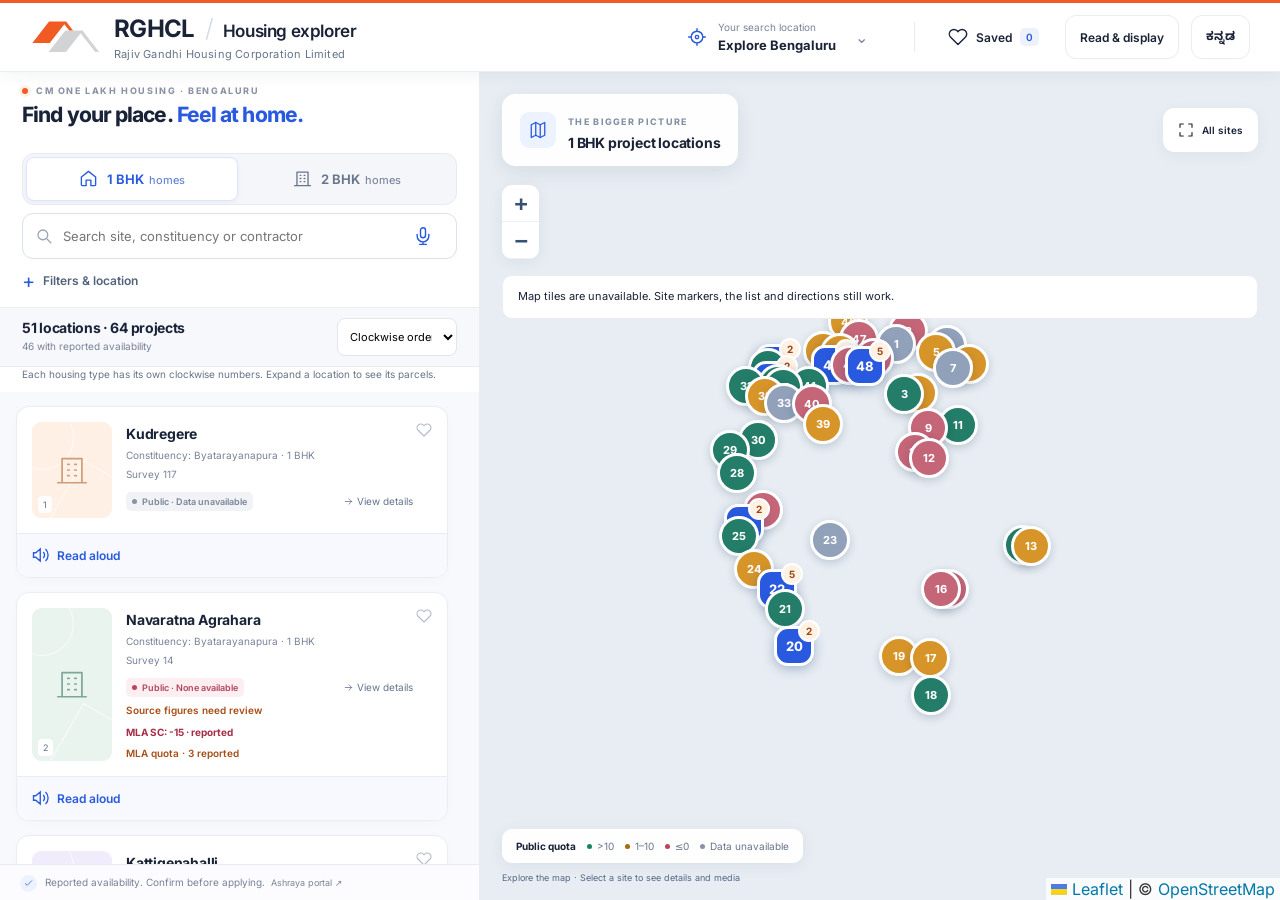
==== commit 1469da15: "Update index.html" ====
--- a/index.html
+++ b/index.html
@@ -4,7 +4,7 @@
 <main class="workspace"><aside class="sidebar" aria-label="Housing sites"><div class="intro"><p class="eyebrow" data-i18n="eyebrow"><span class="intro-dot"></span>CM ONE LAKH HOUSING · BENGALURU</p><h1 data-i18n="heading">Find your place.<br><em>Feel at home.</em></h1><p data-i18n="intro">Explore housing projects, compare quota availability and find a location near you.</p><div class="collection-meta"><span><span data-icon="building"></span><b id="collectionCount">51</b> project locations</span><span class="city-pill"><span data-icon="pin"></span>Bengaluru</span></div></div>
 <div class="filter-block"><div class="segment" aria-label="Housing type"><button class="active" data-mode="1" aria-pressed="true"><span data-icon="home"></span><span>1 BHK <small data-i18n="homes">homes</small></span></button><button data-mode="2" aria-pressed="false"><span data-icon="building"></span><span>2 BHK <small data-i18n="homes">homes</small></span></button></div>
 <div class="search-label"><span data-icon="search"></span><input id="searchBox" type="search" placeholder="Search site, constituency or contractor" aria-label="Search sites"><button id="voiceBtn" class="voice-trigger" aria-label="Open voice search" title="Voice search"><svg viewBox="0 0 24 24" aria-hidden="true"><rect x="9" y="2" width="6" height="12" rx="3"/><path d="M5 10v2a7 7 0 0 0 14 0v-2M12 19v3M8 22h8"/></svg></button></div>
-<details class="advanced-filters" id="advancedFilters"><summary>Filters &amp; location <span id="activeFilterCount"></span></summary><div class="filter-grid"><label><span>Assembly constituency</span><select id="constituencyFilter"><option value="">All constituencies</option></select></label><label><span>Public quota availability</span><select id="availabilityFilter"><option value="">All statuses</option><option value="available">More than 10</option><option value="limited">1–10 available</option><option value="zero">Zero / negative reported</option><option value="unknown">Data unavailable</option></select></label></div>
+<details class="advanced-filters" id="advancedFilters"><summary><span data-i18n="filtersLocation">Filters &amp; location</span> <span id="activeFilterCount"></span></summary><div class="filter-grid"><label><span>Assembly constituency</span><select id="constituencyFilter"><option value="">All constituencies</option></select></label><label><span>Public quota availability</span><select id="availabilityFilter"><option value="">All statuses</option><option value="available">More than 10</option><option value="limited">1–10 available</option><option value="zero">Zero / negative reported</option><option value="unknown">Data unavailable</option></select></label></div>
 <div class="filter-footer"><button id="locateBtn" class="text-button"><span data-icon="locate"></span><span data-i18n="locate">Update my location</span></button><button id="resetBtn" class="text-button muted" data-i18n="reset">Clear filters</button></div><p id="locationStatus" class="inline-status" role="status"></p></details></div>
 <div class="results-heading"><div><strong id="resultCount" aria-live="polite">Discovering sites…</strong><small id="resultSummary"></small></div><label class="sort-label"><span class="sr-only">Sort sites</span><select id="sortBy"><option value="number">Clockwise order</option><option value="name">Name A–Z</option><option value="nearest" disabled>Nearest first</option></select></label></div>
 <p class="numbering-help">Each housing type has its own clockwise numbers. Expand a location to see its parcels.</p><div id="siteList" class="site-list" tabindex="-1" aria-label="Matching sites"><div class="empty">Loading project locations…</div></div><footer class="sidebar-footer"><span class="footer-mark" data-icon="check"></span><div><span data-i18n="disclaimer">Reported availability. Confirm before applying.</span><div class="footer-links"><a href="https://ashraya.karnataka.gov.in/index.aspx" target="_blank" rel="noopener noreferrer">Ashraya portal ↗</a></div></div></footer></aside>
--- a/style.css
+++ b/style.css
@@ -138,7 +138,20 @@
  .explorer-body .map-panel{height:100%;position:absolute;inset:0}
 }
 @media(max-height:740px) and (min-width:701px){
- .explorer-body .sidebar>.intro{display:none}
+ .explorer-body .sidebar>.intro{
+  display: block;
+  padding:8px 18px 6px;
+}
+
+.explorer-body .sidebar>.intro h1{
+  font-size:18px;
+  line-height:1.2;
+  margin-top:3px;
+}
+
+.explorer-body .sidebar>.intro .eyebrow{
+  font-size:9px;
+}
  .explorer-body .sidebar>.filter-block{padding-top:14px;min-height:170px}
 }
 
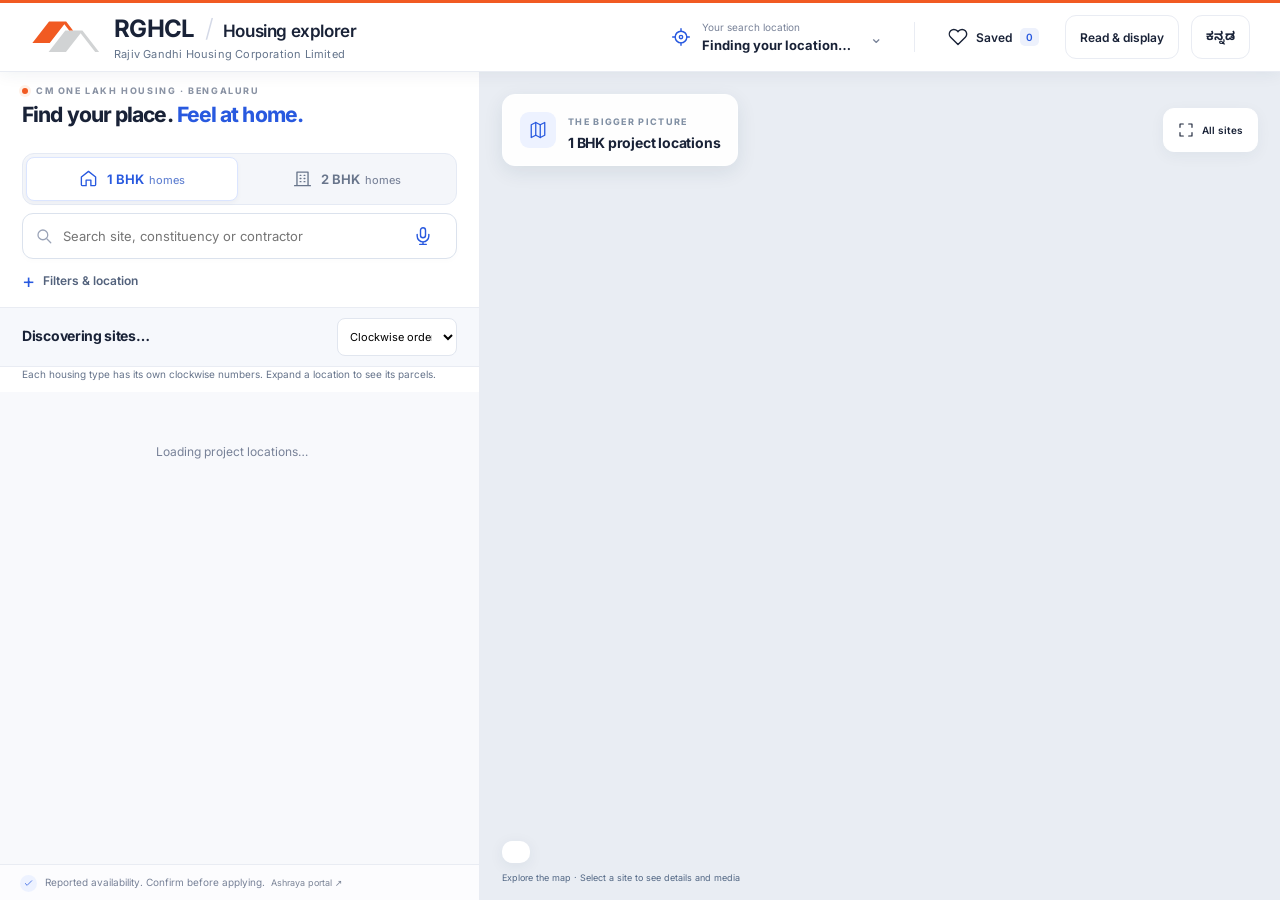
==== commit d04ac7a7: "Update index.html" ====
--- a/index.html
+++ b/index.html
@@ -4,7 +4,7 @@
 <main class="workspace"><aside class="sidebar" aria-label="Housing sites"><div class="intro"><p class="eyebrow" data-i18n="eyebrow"><span class="intro-dot"></span>CM ONE LAKH HOUSING · BENGALURU</p><h1 data-i18n="heading">Find your place.<br><em>Feel at home.</em></h1><p data-i18n="intro">Explore housing projects, compare quota availability and find a location near you.</p><div class="collection-meta"><span><span data-icon="building"></span><b id="collectionCount">51</b> project locations</span><span class="city-pill"><span data-icon="pin"></span>Bengaluru</span></div></div>
 <div class="filter-block"><div class="segment" aria-label="Housing type"><button class="active" data-mode="1" aria-pressed="true"><span data-icon="home"></span><span>1 BHK <small data-i18n="homes">homes</small></span></button><button data-mode="2" aria-pressed="false"><span data-icon="building"></span><span>2 BHK <small data-i18n="homes">homes</small></span></button></div>
 <div class="search-label"><span data-icon="search"></span><input id="searchBox" type="search" placeholder="Search site, constituency or contractor" aria-label="Search sites"><button id="voiceBtn" class="voice-trigger" aria-label="Open voice search" title="Voice search"><svg viewBox="0 0 24 24" aria-hidden="true"><rect x="9" y="2" width="6" height="12" rx="3"/><path d="M5 10v2a7 7 0 0 0 14 0v-2M12 19v3M8 22h8"/></svg></button></div>
-<details class="advanced-filters" id="advancedFilters"><summary><span data-i18n="filtersLocation">Filters &amp; location</span> <span id="activeFilterCount"></span></summary><div class="filter-grid"><label><span>Assembly constituency</span><select id="constituencyFilter"><option value="">All constituencies</option></select></label><label><span>Public quota availability</span><select id="availabilityFilter"><option value="">All statuses</option><option value="available">More than 10</option><option value="limited">1–10 available</option><option value="zero">Zero / negative reported</option><option value="unknown">Data unavailable</option></select></label></div>
+<details class="advanced-filters" id="advancedFilters"><summary><span data-i18n="filtersLocation">Filters &amp; location</span> <span id="activeFilterCount"></span></summary><div class="filter-grid"><label><span data-i18n="assemblyConstituency">Assembly constituency</span><select id="constituencyFilter"><option value="">All constituencies</option></select></label><label><span>Public quota availability</span><select id="availabilityFilter"><option value="">All statuses</option><option value="available">More than 10</option><option value="limited">1–10 available</option><option value="zero">Zero / negative reported</option><option value="unknown">Data unavailable</option></select></label></div>
 <div class="filter-footer"><button id="locateBtn" class="text-button"><span data-icon="locate"></span><span data-i18n="locate">Update my location</span></button><button id="resetBtn" class="text-button muted" data-i18n="reset">Clear filters</button></div><p id="locationStatus" class="inline-status" role="status"></p></details></div>
 <div class="results-heading"><div><strong id="resultCount" aria-live="polite">Discovering sites…</strong><small id="resultSummary"></small></div><label class="sort-label"><span class="sr-only">Sort sites</span><select id="sortBy"><option value="number">Clockwise order</option><option value="name">Name A–Z</option><option value="nearest" disabled>Nearest first</option></select></label></div>
 <p class="numbering-help">Each housing type has its own clockwise numbers. Expand a location to see its parcels.</p><div id="siteList" class="site-list" tabindex="-1" aria-label="Matching sites"><div class="empty">Loading project locations…</div></div><footer class="sidebar-footer"><span class="footer-mark" data-icon="check"></span><div><span data-i18n="disclaimer">Reported availability. Confirm before applying.</span><div class="footer-links"><a href="https://ashraya.karnataka.gov.in/index.aspx" target="_blank" rel="noopener noreferrer">Ashraya portal ↗</a></div></div></footer></aside>
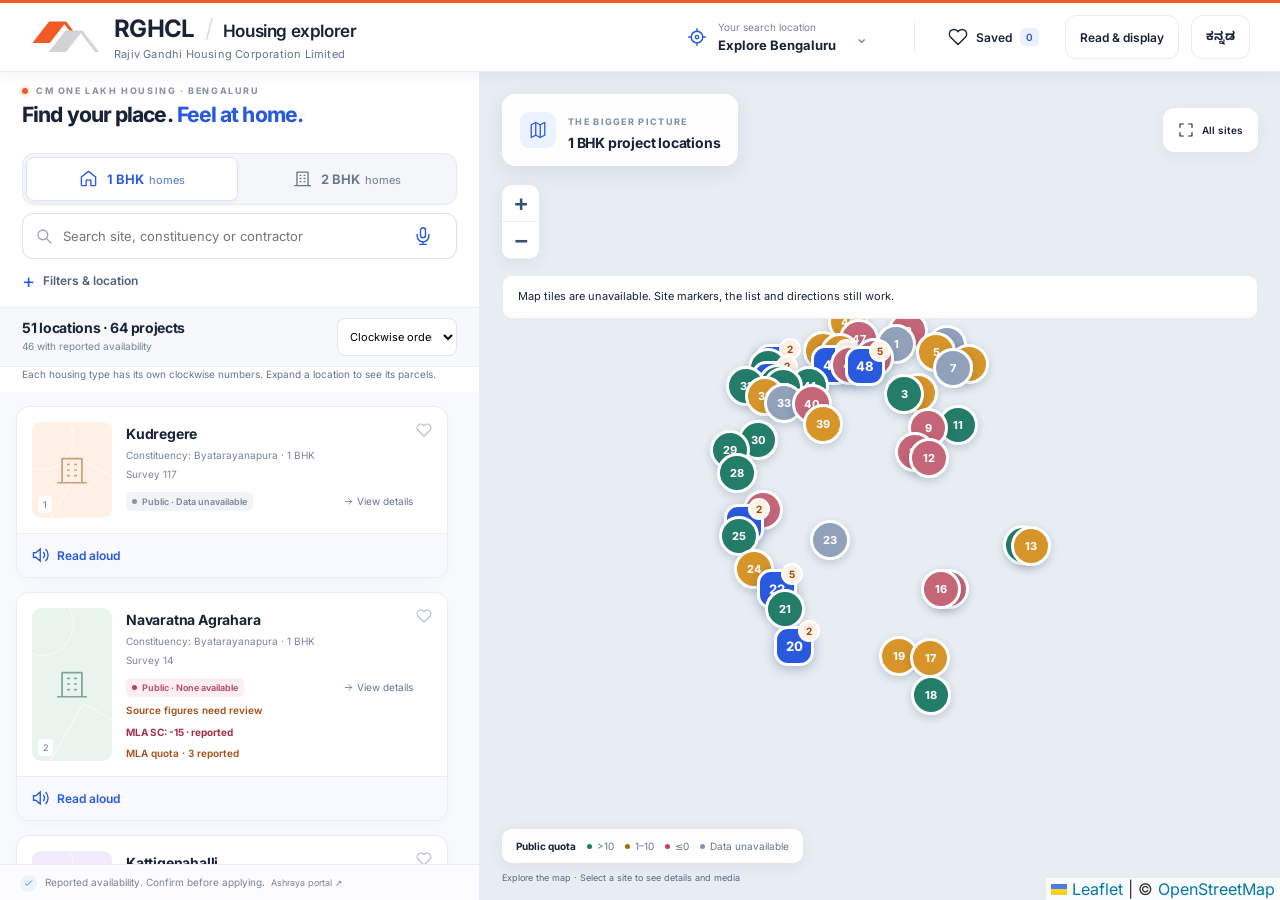
==== commit 2e1bd56f: "Add files via upload" ====
--- a/index.html
+++ b/index.html
@@ -4,10 +4,10 @@
 <main class="workspace"><aside class="sidebar" aria-label="Housing sites"><div class="intro"><p class="eyebrow" data-i18n="eyebrow"><span class="intro-dot"></span>CM ONE LAKH HOUSING · BENGALURU</p><h1 data-i18n="heading">Find your place.<br><em>Feel at home.</em></h1><p data-i18n="intro">Explore housing projects, compare quota availability and find a location near you.</p><div class="collection-meta"><span><span data-icon="building"></span><b id="collectionCount">51</b> project locations</span><span class="city-pill"><span data-icon="pin"></span>Bengaluru</span></div></div>
 <div class="filter-block"><div class="segment" aria-label="Housing type"><button class="active" data-mode="1" aria-pressed="true"><span data-icon="home"></span><span>1 BHK <small data-i18n="homes">homes</small></span></button><button data-mode="2" aria-pressed="false"><span data-icon="building"></span><span>2 BHK <small data-i18n="homes">homes</small></span></button></div>
 <div class="search-label"><span data-icon="search"></span><input id="searchBox" type="search" placeholder="Search site, constituency or contractor" aria-label="Search sites"><button id="voiceBtn" class="voice-trigger" aria-label="Open voice search" title="Voice search"><svg viewBox="0 0 24 24" aria-hidden="true"><rect x="9" y="2" width="6" height="12" rx="3"/><path d="M5 10v2a7 7 0 0 0 14 0v-2M12 19v3M8 22h8"/></svg></button></div>
-<details class="advanced-filters" id="advancedFilters"><summary><span data-i18n="filtersLocation">Filters &amp; location</span> <span id="activeFilterCount"></span></summary><div class="filter-grid"><label><span data-i18n="assemblyConstituency">Assembly constituency</span><select id="constituencyFilter"><option value="">All constituencies</option></select></label><label><span>Public quota availability</span><select id="availabilityFilter"><option value="">All statuses</option><option value="available">More than 10</option><option value="limited">1–10 available</option><option value="zero">Zero / negative reported</option><option value="unknown">Data unavailable</option></select></label></div>
+<details class="advanced-filters" id="advancedFilters"><summary><span data-i18n="filtersLocation">Filters &amp; location</span> <span id="activeFilterCount"></span></summary><div class="filter-grid"><label><span data-i18n="assemblyConstituency">Assembly constituency</span><select id="constituencyFilter"><option value="">All constituencies</option></select></label><label><span data-i18n="publicQuota">Public quota availability</span><select id="availabilityFilter"><option value="">All statuses</option><option value="available">More than 10</option><option value="limited">1–10 available</option><option value="zero">Zero / negative reported</option><option value="unknown">Data unavailable</option></select></label></div>
 <div class="filter-footer"><button id="locateBtn" class="text-button"><span data-icon="locate"></span><span data-i18n="locate">Update my location</span></button><button id="resetBtn" class="text-button muted" data-i18n="reset">Clear filters</button></div><p id="locationStatus" class="inline-status" role="status"></p></details></div>
 <div class="results-heading"><div><strong id="resultCount" aria-live="polite">Discovering sites…</strong><small id="resultSummary"></small></div><label class="sort-label"><span class="sr-only">Sort sites</span><select id="sortBy"><option value="number">Clockwise order</option><option value="name">Name A–Z</option><option value="nearest" disabled>Nearest first</option></select></label></div>
-<p class="numbering-help">Each housing type has its own clockwise numbers. Expand a location to see its parcels.</p><div id="siteList" class="site-list" tabindex="-1" aria-label="Matching sites"><div class="empty">Loading project locations…</div></div><footer class="sidebar-footer"><span class="footer-mark" data-icon="check"></span><div><span data-i18n="disclaimer">Reported availability. Confirm before applying.</span><div class="footer-links"><a href="https://ashraya.karnataka.gov.in/index.aspx" target="_blank" rel="noopener noreferrer">Ashraya portal ↗</a></div></div></footer></aside>
+<p class="numbering-help" data-i18n="numberingHelp">Each housing type has its own clockwise numbers. Expand a location to see its parcels.</p><div id="siteList" class="site-list" tabindex="-1" aria-label="Matching sites"><div class="empty">Loading project locations…</div></div><footer class="sidebar-footer"><span class="footer-mark" data-icon="check"></span><div><span data-i18n="disclaimer">Reported availability. Confirm before applying.</span><div class="footer-links"><a href="https://ashraya.karnataka.gov.in/index.aspx" target="_blank" rel="noopener noreferrer">Ashraya portal ↗</a></div></div></footer></aside>
 <section class="map-panel" aria-label="Project map"><div id="map"></div><div class="map-toolbar"><div class="map-context"><span class="context-icon" data-icon="map"></span><div><span class="eyebrow" data-i18n="mapEyebrow">THE BIGGER PICTURE</span><strong id="mapTitle">1 BHK project locations</strong></div></div><button id="fitBtn" class="quiet" title="Fit map to matching sites"><span data-icon="fit"></span><span data-i18n="fit">All sites</span></button></div><div id="mapError" class="map-error" role="status" hidden></div><div class="map-legend" id="legend"></div><div class="map-caption">Explore the map · Select a site to see details and media</div></section></main>
 <div class="mobile-view" aria-label="Display"><button id="listViewBtn" class="active" aria-pressed="true"><span data-icon="list"></span>List</button><button id="mapViewBtn" aria-pressed="false"><span data-icon="map"></span>Map</button></div>
 <dialog id="siteDialog" class="site-dialog" aria-labelledby="detailTitle"><div class="detail-head"><span class="eyebrow" data-i18n="projectDetails">EXPLORE THIS PROJECT</span><button class="icon-button" id="closeDetails" aria-label="Close site details"><span data-icon="close"></span></button></div><div id="details"></div></dialog>
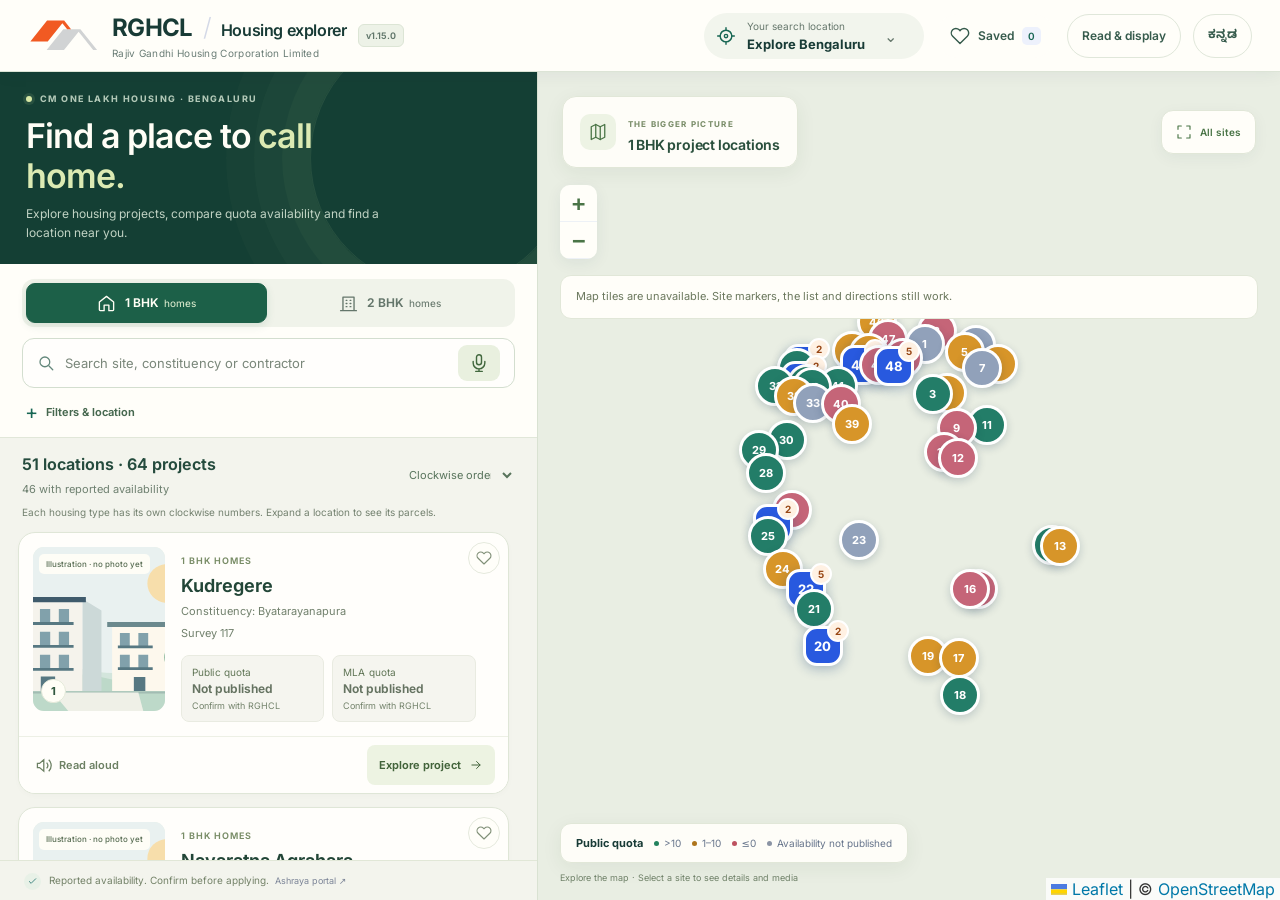
==== commit 49b905ce: "Update dashboard and automate scraper deployment" ====
--- a/index.html
+++ b/index.html
@@ -1,10 +1,10 @@
-<!doctype html><html lang="en"><head><meta charset="utf-8"><meta name="viewport" content="width=device-width,initial-scale=1"><meta name="theme-color" content="#2859df"><title>OLH • Discover a place to call home</title><meta name="description" content="Discover CM One Lakh Housing project sites in Bengaluru. Explore nearby 1 BHK and 2 BHK projects, reported availability, photos, videos and directions."><link rel="stylesheet" href="vendor/leaflet.css"><link rel="stylesheet" href="style.css"></head>
-<body class="explorer-body"><a class="skip" href="#siteList">Skip to housing sites</a>
-<header class="topbar"><a class="brand" href="./" aria-label="OLH home"><img class="rghcl-logo" src="assets/rghcl-logo.svg" alt="RGHCL"><span><strong>RGHCL<span class="brand-divider">/</span><span class="brand-title">Housing explorer</span></strong><small>Rajiv Gandhi Housing Corporation Limited</small></span></a><div class="header-actions"><button id="headerLocation" class="location-pill"><span data-icon="locate"></span><span><small>Your search location</small><strong id="headerLocationText">Finding your location…</strong></span><span class="location-chevron">⌄</span></button><span class="header-separator"></span><button id="savedBtn" class="quiet saved-toggle" aria-pressed="false"><span data-icon="heart"></span>Saved <span id="savedCount">0</span></button><button id="accessBtn" class="quiet access-trigger" aria-label="Reading and display settings">Read &amp; display</button><button id="languageBtn" class="quiet language-button" lang="kn">ಕನ್ನಡ</button></div></header>
-<main class="workspace"><aside class="sidebar" aria-label="Housing sites"><div class="intro"><p class="eyebrow" data-i18n="eyebrow"><span class="intro-dot"></span>CM ONE LAKH HOUSING · BENGALURU</p><h1 data-i18n="heading">Find your place.<br><em>Feel at home.</em></h1><p data-i18n="intro">Explore housing projects, compare quota availability and find a location near you.</p><div class="collection-meta"><span><span data-icon="building"></span><b id="collectionCount">51</b> project locations</span><span class="city-pill"><span data-icon="pin"></span>Bengaluru</span></div></div>
+<!doctype html><html lang="en"><head><meta charset="utf-8"><meta name="viewport" content="width=device-width,initial-scale=1"><meta name="theme-color" content="#2859df"><title>OLH • Discover a place to call home</title><meta name="description" content="Discover CM One Lakh Housing project sites in Bengaluru. Explore nearby 1 BHK and 2 BHK projects, reported availability, photos, videos and directions."><link rel="stylesheet" href="vendor/leaflet.css"><link rel="stylesheet" href="style.css"><link rel="stylesheet" href="upbeat.css"><link rel="stylesheet" href="design.css"><link rel="stylesheet" href="search-refine.css"><link rel="stylesheet" href="language-parity.css"><link rel="stylesheet" href="viewport-tuning.css"></head>
+<body class="explorer-body upbeat"><a class="skip" href="#siteList">Skip to housing sites</a>
+<header class="topbar"><a class="brand" href="./" aria-label="OLH home"><img class="rghcl-logo" src="assets/rghcl-logo.svg" alt="RGHCL"><span><strong>RGHCL<span class="brand-divider">/</span><span class="brand-title">Housing explorer</span></strong><small>Rajiv Gandhi Housing Corporation Limited</small></span><span class="version-tag">v1.15.0</span></a><div class="header-actions"><button id="headerLocation" class="location-pill"><span data-icon="locate"></span><span><small>Your search location</small><strong id="headerLocationText">Finding your location…</strong></span><span class="location-chevron">⌄</span></button><span class="header-separator"></span><button id="savedBtn" class="quiet saved-toggle" aria-pressed="false"><span data-icon="heart"></span>Saved <span id="savedCount">0</span></button><button id="accessBtn" class="quiet access-trigger" aria-label="Reading and display settings">Read &amp; display</button><button id="languageBtn" class="quiet language-button" lang="kn">ಕನ್ನಡ</button></div></header>
+<main class="workspace"><aside class="sidebar" aria-label="Housing sites"><div class="intro"><p class="eyebrow" data-i18n="eyebrow"><span class="intro-dot"></span>CM ONE LAKH HOUSING · BENGALURU</p><h1 data-i18n="heading">Find a place to <em>call home.</em></h1><p data-i18n="intro">Explore housing projects, compare quota availability and find a location near you.</p><div class="collection-meta"><span><span data-icon="building"></span><b id="collectionCount">51</b> project locations</span><span class="city-pill"><span data-icon="pin"></span>Bengaluru</span></div></div>
 <div class="filter-block"><div class="segment" aria-label="Housing type"><button class="active" data-mode="1" aria-pressed="true"><span data-icon="home"></span><span>1 BHK <small data-i18n="homes">homes</small></span></button><button data-mode="2" aria-pressed="false"><span data-icon="building"></span><span>2 BHK <small data-i18n="homes">homes</small></span></button></div>
-<div class="search-label"><span data-icon="search"></span><input id="searchBox" type="search" placeholder="Search site, constituency or contractor" aria-label="Search sites"><button id="voiceBtn" class="voice-trigger" aria-label="Open voice search" title="Voice search"><svg viewBox="0 0 24 24" aria-hidden="true"><rect x="9" y="2" width="6" height="12" rx="3"/><path d="M5 10v2a7 7 0 0 0 14 0v-2M12 19v3M8 22h8"/></svg></button></div>
-<details class="advanced-filters" id="advancedFilters"><summary><span data-i18n="filtersLocation">Filters &amp; location</span> <span id="activeFilterCount"></span></summary><div class="filter-grid"><label><span data-i18n="assemblyConstituency">Assembly constituency</span><select id="constituencyFilter"><option value="">All constituencies</option></select></label><label><span data-i18n="publicQuota">Public quota availability</span><select id="availabilityFilter"><option value="">All statuses</option><option value="available">More than 10</option><option value="limited">1–10 available</option><option value="zero">Zero / negative reported</option><option value="unknown">Data unavailable</option></select></label></div>
+<div class="search-label"><span data-icon="search"></span><input id="searchBox" type="search" placeholder="Search site, constituency or contractor" aria-label="Search sites"><button id="voiceBtn" class="voice-trigger" aria-label="Open voice search" title="Voice search"><svg viewBox="0 0 24 24" aria-hidden="true"><rect x="9" y="2" width="6" height="12" rx="3"/><path d="M5 10v2a7 7 0 0 0 14 0v-2M12 19v3M8 22h8"/></svg></button></div><datalist id="siteSuggestions"></datalist>
+<div id="searchChips" class="search-chips" aria-label="Active search" hidden></div><details class="advanced-filters" id="advancedFilters"><summary><span data-i18n="filtersLocation">Filters &amp; location</span> <span id="activeFilterCount"></span></summary><div class="filter-grid"><label><span data-i18n="assemblyConstituency">Assembly constituency</span><select id="constituencyFilter"><option value="">All constituencies</option></select></label><label><span>Quota to check</span><select id="quotaFilter"><option value="public">Public quota</option><option value="mla">MLA quota</option></select></label><label><span>Availability</span><select id="availabilityFilter"><option value="">All statuses</option><option value="available">More than 10</option><option value="limited">1–10 available</option><option value="zero">Zero / negative reported</option><option value="unknown">Data unavailable</option></select></label></div>
 <div class="filter-footer"><button id="locateBtn" class="text-button"><span data-icon="locate"></span><span data-i18n="locate">Update my location</span></button><button id="resetBtn" class="text-button muted" data-i18n="reset">Clear filters</button></div><p id="locationStatus" class="inline-status" role="status"></p></details></div>
 <div class="results-heading"><div><strong id="resultCount" aria-live="polite">Discovering sites…</strong><small id="resultSummary"></small></div><label class="sort-label"><span class="sr-only">Sort sites</span><select id="sortBy"><option value="number">Clockwise order</option><option value="name">Name A–Z</option><option value="nearest" disabled>Nearest first</option></select></label></div>
 <p class="numbering-help" data-i18n="numberingHelp">Each housing type has its own clockwise numbers. Expand a location to see its parcels.</p><div id="siteList" class="site-list" tabindex="-1" aria-label="Matching sites"><div class="empty">Loading project locations…</div></div><footer class="sidebar-footer"><span class="footer-mark" data-icon="check"></span><div><span data-i18n="disclaimer">Reported availability. Confirm before applying.</span><div class="footer-links"><a href="https://ashraya.karnataka.gov.in/index.aspx" target="_blank" rel="noopener noreferrer">Ashraya portal ↗</a></div></div></footer></aside>
@@ -12,5 +12,17 @@
 <div class="mobile-view" aria-label="Display"><button id="listViewBtn" class="active" aria-pressed="true"><span data-icon="list"></span>List</button><button id="mapViewBtn" aria-pressed="false"><span data-icon="map"></span>Map</button></div>
 <dialog id="siteDialog" class="site-dialog" aria-labelledby="detailTitle"><div class="detail-head"><span class="eyebrow" data-i18n="projectDetails">EXPLORE THIS PROJECT</span><button class="icon-button" id="closeDetails" aria-label="Close site details"><span data-icon="close"></span></button></div><div id="details"></div></dialog>
 <dialog id="viewer" class="viewer" aria-label="Site media viewer"><button id="closeViewer" class="icon-button" aria-label="Close media viewer"><span data-icon="close"></span></button><div id="viewerContent"></div></dialog><div id="toast" role="status" class="toast" hidden></div>
-<dialog id="voiceDialog" class="voice-dialog" aria-labelledby="voiceTitle"><div class="voice-head"><h2 id="voiceTitle">Find a place by voice</h2><button class="icon-button" id="closeVoice" aria-label="Close voice search">×</button></div><p>Try “Find Nelaguli and Sadenahalli”. You can name several places.</p><label for="voiceLanguage">Speaking language</label><select id="voiceLanguage"><option value="en-IN">English (India)</option><option value="kn-IN">ಕನ್ನಡ</option></select><button id="startVoice" class="primary voice-start">Start listening</button><p id="voiceStatus" role="status">Review what we hear before applying your search.</p><label for="voiceTranscript">Your search · edit if needed</label><input id="voiceTranscript" type="text" placeholder="Location or housing preference"><button id="clearVoice" class="text-button">Clear transcript</button><button id="applyVoice" class="primary voice-apply">Apply search</button><small>Your browser may send audio to its speech service. This app does not store recordings.</small></dialog>
-<script src="vendor/leaflet.js"></script><script src="icons.js"></script><script src="core.js"></script><script src="locations.js"></script><script src="media.js"></script><script src="accessibility.js"></script><script src="script.js"></script></body></html>
+<dialog id="voiceDialog" class="voice-dialog voice-search-dialog" aria-labelledby="voiceTitle" aria-describedby="voiceIntro">
+ <div class="voice-head"><h2 id="voiceTitle">Find your places</h2><button type="button" class="icon-button" id="closeVoice" aria-label="Close voice search">×</button></div>
+ <p id="voiceIntro">Speak or type a location, then review your selections. Add more places before searching.</p>
+ <div class="voice-options"><div><label id="voiceLanguageLabel" for="voiceLanguage">Speaking language</label><select id="voiceLanguage"><option value="en-IN">English (India)</option><option value="kn-IN">ಕನ್ನಡ</option></select></div><div><label id="voiceModeLabel" for="voiceMode">Home type</label><select id="voiceMode"><option value="1">1 BHK</option><option value="2">2 BHK</option></select></div></div>
+ <div class="voice-capture"><span class="voice-signal" aria-hidden="true"><i></i><i></i><i></i><i></i><i></i></span><p id="voiceStatus" role="status" aria-atomic="true">Ready when you are</p><button type="button" id="startVoice" class="primary voice-start">Start listening</button></div>
+ <p id="voiceFallback" class="voice-notice" hidden></p><p id="voiceError" class="voice-notice voice-error" role="alert" hidden></p>
+ <label id="voiceTranscriptLabel" for="voiceTranscript">What we heard · you can edit this</label><textarea id="voiceTranscript" rows="2" placeholder="Try Nelaguli and Sadenahalli" spellcheck="false"></textarea><p id="voiceInterim" class="voice-interim" aria-live="off"></p>
+ <section class="voice-review" aria-labelledby="voiceSelectionsLabel"><div class="voice-review-head"><h3 id="voiceSelectionsLabel">Places to search</h3><span id="voiceSelectionCount" role="status" tabindex="-1">0 selected</span></div><div id="voiceSelected" class="voice-chips"></div><p id="voiceSelectedEmpty">Your matched locations will appear here.</p><div id="voiceSuggestionsWrap" hidden><h4 id="voiceSuggestionsLabel">Did you mean…? Tap to add</h4><div id="voiceSuggestions" class="voice-suggestions"></div></div><p id="voiceUnmatched" class="voice-unmatched" hidden></p></section>
+ <p id="voiceModeConflict" class="voice-notice" hidden>You mentioned both home types. Choose 1 BHK or 2 BHK above.</p>
+ <label class="voice-near"><input type="checkbox" id="voiceNear"><span id="voiceNearLabel">Nearest first</span></label>
+ <div class="voice-footer"><span id="voiceSummary">1 BHK</span><button type="button" id="clearVoice" class="text-button">Clear all</button></div><button type="button" id="applyVoice" class="primary voice-apply" disabled>Search projects</button>
+ <details class="voice-help"><summary id="voiceHelpTitle">Microphone not working?</summary><p id="voiceHelpText">Use HTTPS or localhost and allow microphone access. In Safari, check Siri/Dictation settings. You can also type below.</p></details><small id="voicePrivacy">Your browser may send audio to its speech service. This app does not store recordings.</small>
+</dialog>
+<script src="vendor/leaflet.js"></script><script src="icons.js"></script><script src="core.js"></script><script src="locations.js"></script><script src="media.js"></script><script src="media-config.js"></script><script src="media-cloud.js"></script><script src="accessibility.js"></script><script src="voice-search.js"></script><script src="script.js"></script></body></html>
--- a/style.css
+++ b/style.css
@@ -168,3 +168,30 @@
 .negative-quota{color:#a52e48;font-weight:700}.card-body>.negative-quota{display:block;font-size:10px;line-height:1.5;margin-top:7px}.numbering-help{font-size:10px;color:#66748b;line-height:1.5;margin:0;padding:0 22px 10px}#clearVoice{margin-top:10px}
 .read-project{display:flex;align-items:center;gap:7px;width:100%;padding:9px 15px;min-height:44px;border-top:1px solid var(--border);background:#f7f9ff;color:#2859df;font-size:12px;font-weight:600;text-align:left}.read-project:hover,.read-group:hover{background:#eaf0ff}.read-group{display:block;background:transparent;color:#2859df;padding:0 16px 8px;font-size:12px;text-align:left;min-height:44px}.detail-reader{display:flex;gap:8px;flex-wrap:wrap;margin:16px 0}.detail-reader p{width:100%;font-size:12px;line-height:1.6;color:#566681}.detail-reader p:empty{display:none}.reader-bar{position:fixed;left:50%;bottom:18px;transform:translateX(-50%);z-index:3000;display:flex;gap:10px;align-items:center;padding:12px;border-radius:14px;background:#fff;box-shadow:0 5px 35px #152c4b40;border:1px solid #b9c9e8;width:min(530px,calc(100vw - 24px))}.reader-bar span{flex:1;font-size:12px;line-height:1.5;overflow-wrap:anywhere}.access-check{display:flex!important;align-items:center;gap:12px;line-height:1.5}.access-check input{width:20px!important;min-height:24px!important;flex-shrink:0}.reader-controls{display:flex;gap:10px;margin:14px 0}.large-text .card-body strong,.large-text .group-description strong{font-size:18px}.large-text .card-body small,.large-text .group-description small,.large-text .card-mla,.large-text .badge,.large-text .parcel-count,.large-text .parcel-label,.large-text .negative-quota{font-size:13px}.large-text .card-bottom{flex-wrap:wrap}.large-text .detail-body p,.large-text .quota-table,.large-text .detail-meta{font-size:16px}.large-text .card-distance{font-size:13px}.high-contrast{--muted:#354258;--ink:#071329;--border:#8b9ab2}.high-contrast .card-body small,.high-contrast .group-description small,.high-contrast .detail-subtitle,.high-contrast .quota-note,.high-contrast .numbering-help,.high-contrast .card-distance{color:#283951}.high-contrast .badge{color:#172d48;border:1px solid currentColor}.high-contrast .badge.zero,.high-contrast .negative-quota{color:#8d1633}.high-contrast .badge.available{color:#075637}.high-contrast .badge.limited{color:#6f4400}.high-contrast .site-card,.high-contrast .location-group{border-color:#65768d}button:focus-visible,a:focus-visible,select:focus-visible,input:focus-visible{outline:3px solid #b85600;outline-offset:3px}
 @media(max-width:700px){.access-trigger{padding:0 8px;font-size:10px;max-width:75px}.header-actions{gap:5px}.reader-bar{bottom:85px}.large-text .card-cover{flex-basis:54px;width:54px}.large-text .card-main{gap:9px}.large-text .card-body{padding-right:10px}}
+
+/* v1.6: speech capture and selection review. Scoped to preserve read-aloud settings. */
+.voice-search-dialog{width:min(560px,calc(100vw - 24px));padding:26px;max-height:calc(100dvh - 24px);overscroll-behavior:contain}
+.voice-search-dialog [hidden]{display:none!important}.voice-search-dialog .voice-head h2{margin:0;letter-spacing:-.4px;font-size:23px}
+.voice-search-dialog .voice-head button{flex-shrink:0;min-width:44px;min-height:44px;font-size:25px}
+.voice-search-dialog #voiceIntro{margin:8px 0 18px}.voice-options{display:grid;grid-template-columns:1.3fr 1fr;gap:12px}
+.voice-search-dialog .voice-options label{margin:0 0 7px}.voice-search-dialog select,.voice-search-dialog textarea{font:inherit;font-size:16px}
+.voice-search-dialog textarea{width:100%;min-height:78px;max-height:180px;resize:vertical;padding:12px;border:1px solid #c9d5e9;border-radius:12px;background:white;color:var(--ink);line-height:1.5}
+.voice-capture{margin-top:16px;padding:17px;border:1px solid #dce5f6;border-radius:16px;background:#f4f7ff;text-align:center}
+.voice-search-dialog #voiceStatus{min-height:22px;margin:7px 0 0;font-weight:600;color:#253e70}
+.voice-search-dialog .voice-start{margin-top:10px;min-height:46px}.voice-signal{height:23px;display:flex;justify-content:center;align-items:center;gap:4px}
+.voice-signal i{height:6px;width:4px;border-radius:4px;background:#5175d8;transition:height .2s}
+.voice-search-dialog[data-state="listening"] .voice-signal i{animation:voice-wave 1s ease-in-out infinite alternate}
+.voice-signal i:nth-child(2){animation-delay:.2s!important}.voice-signal i:nth-child(3){animation-delay:.4s!important}.voice-signal i:nth-child(4){animation-delay:.6s!important}
+@keyframes voice-wave{to{height:22px}}@media(prefers-reduced-motion:reduce){.voice-search-dialog .voice-signal i{animation:none!important;transition:none!important}.voice-search-dialog[data-state="listening"] .voice-signal i{height:15px}}
+.voice-search-dialog .voice-interim{margin:5px 0 10px;font-style:italic;color:#526788;min-height:0}.voice-interim:empty{display:none}
+.voice-review{margin-top:16px;border:1px solid #dce5ed;border-radius:14px;padding:15px;background:#fbfcff}
+.voice-review-head{display:flex;align-items:center;justify-content:space-between;gap:10px}.voice-review h3{font-size:14px;margin:0}.voice-review-head>span{font-size:12px;color:#53637e;flex-shrink:0}
+.voice-chips,.voice-suggestions{display:flex;flex-wrap:wrap;gap:8px}.voice-chips:not(:empty){margin-top:12px}
+.voice-chip{background:#e9efff;border:1px solid #b8cafa;border-radius:22px;padding:9px 13px;color:#204aa8;min-height:44px;font:inherit;font-size:14px;max-width:100%;overflow-wrap:anywhere;text-align:left}
+.voice-review h4{font-size:12px;color:#53637e;margin:15px 0 8px}.voice-suggestion{font:inherit;font-size:13px;background:white;border:1px dashed #abbcd6;border-radius:10px;padding:10px;min-height:44px;color:#334e78;text-align:left;max-width:100%;overflow-wrap:anywhere}
+.voice-search-dialog .voice-unmatched{font-size:12px;margin-bottom:0;overflow-wrap:anywhere}.voice-search-dialog .voice-notice{padding:12px;border-radius:10px;background:#fff5df;color:#734f14;line-height:1.5}
+.voice-search-dialog .voice-error{background:#fff0f2;color:#922b45}.voice-search-dialog .voice-near{display:flex;gap:10px;align-items:center;margin:15px 0}.voice-search-dialog .voice-near input{width:20px;min-height:20px;height:20px;margin:0}
+.voice-footer{display:flex;justify-content:space-between;align-items:center;gap:12px}.voice-footer span{font-size:12px;color:#53637e}.voice-search-dialog #clearVoice{margin:0;min-height:44px}
+.voice-search-dialog .voice-apply{margin-top:6px;min-height:48px}.voice-search-dialog button:disabled{opacity:.55;cursor:default}.voice-help{font-size:12px;margin-top:15px}.voice-help summary{cursor:pointer;min-height:32px;padding:8px 0;color:#395c9b}
+.voice-search-dialog .voice-help p{margin:5px 0}.voice-search-dialog #voicePrivacy{font-size:11px;margin-top:8px}.high-contrast .voice-search-dialog p,.high-contrast .voice-search-dialog small{color:#293b55}.large-text .voice-search-dialog p,.large-text .voice-search-dialog button{font-size:16px}
+@media(max-width:480px){.voice-search-dialog{padding:18px;border-radius:18px}.voice-search-dialog .voice-head h2{font-size:21px}.voice-options{gap:10px}.voice-review{padding:12px}}
--- a/upbeat.css
+++ b/upbeat.css
@@ -0,0 +1,196 @@
+/* v1.7 visual refresh: warmer, photo-led and easier to scan. */
+:root{--ink:#172b3a;--muted:#73808a;--teal:#176b67;--border:#e6e8df;--paper:#f7f5ee;--available:#23825e;--limited:#ae751c;--zero:#bd5260;--orange:#f28b54}
+body.upbeat{background:var(--paper);color:var(--ink)}
+.upbeat .topbar{background:#fffdf8;border-bottom-color:#e9e4d8}
+.upbeat .brand-icon{background:#176b67;box-shadow:0 7px 18px #176b6725}
+.upbeat .workspace{grid-template-columns:minmax(430px,39vw) minmax(0,1fr)}
+.upbeat .sidebar{background:#fffdf8;border-right-color:#e9e4d8}
+.upbeat .intro{padding:30px 30px 20px;background:radial-gradient(ellipse at 92% 7%,#f5dfc8 0,transparent 38%),linear-gradient(135deg,#fffdf8 30%,#f5f2e7)}
+.upbeat .intro .eyebrow{color:#687a72;font-size:9px;letter-spacing:1.5px}
+.upbeat .intro h1{max-width:390px;margin:13px 0 9px;font-size:36px;line-height:1.14;letter-spacing:-1.6px;color:#173b48}
+.upbeat .intro h1 em{color:#d87445}
+.explorer-body.upbeat .sidebar>.intro h1{font-size:34px;line-height:1.14;margin:13px 0 9px;letter-spacing:-1.4px;color:#173b48}
+.upbeat .intro>p:last-of-type{max-width:390px;font-size:12px;color:#65756f;line-height:1.7}
+.upbeat .collection-meta{margin-top:17px;color:#68776f}
+.upbeat .city-pill{background:#eaf2e6;color:#386b55;border-radius:999px;padding:6px 10px}
+.upbeat .filter-block{padding:2px 30px 15px;border-color:#ece8df}
+.upbeat .segment{gap:9px}
+.upbeat .segment button{border-color:#e8e5da;border-radius:12px;background:#fff;font-size:12px;box-shadow:0 2px 7px #273b2b08}
+.upbeat .segment .active{color:#145e5a;background:#e7f1e9;border-color:#c6ddca}
+.upbeat .search-label{background:white;border:1px solid #dfe3d8;border-radius:14px;margin-top:13px;padding:0 14px;box-shadow:0 4px 14px #263b2808}
+.upbeat .search-label:focus-within{border-color:#77aaa0;box-shadow:0 0 0 4px #176b6712}
+.upbeat .search-label input{font-size:13px;padding:14px 0}
+.upbeat .search-label input::placeholder{color:#929c96}
+.upbeat .search-label .icon{color:#63877b}
+.upbeat .search-key{font-size:22px;color:#d87445}
+.upbeat .search-chips{display:flex;gap:7px;flex-wrap:wrap;padding-top:9px}
+.upbeat .search-chips button{min-height:30px;padding:0 10px;border-radius:999px;background:#f8e9dd;color:#8f5036;font-size:10px;font-weight:650}
+.upbeat .search-chips button:hover{background:#f5d7c4}
+.upbeat .advanced-filters{border:1px solid #ece8df;border-radius:12px;padding:0 12px;background:#fffdfa}
+.upbeat .advanced-filters>summary{padding:11px 0;color:#46645c;font-size:11px;font-weight:650}
+.upbeat .filter-grid select{border-color:#e3e4dc;border-radius:10px}
+.upbeat .results-heading{padding:17px 28px 8px}
+.explorer-body.upbeat .sidebar>.results-heading{background:#fffdf8;border-bottom-color:#eee9dd}
+.upbeat .results-heading strong{font-size:15px;color:#203d45}
+.upbeat .results-heading small{font-size:10px}
+.upbeat .sort-label select{background:#f1f0e9;border-radius:9px}
+.upbeat .numbering-help{margin:0 28px 10px;padding:9px 11px;border-left:3px solid #e8a16d;background:#fcf4e9;color:#7b6855;border-radius:0 8px 8px 0;font-size:10px;line-height:1.5}
+.upbeat .site-list{padding:0 22px 19px;scrollbar-color:#d4d8ce transparent}
+.explorer-body.upbeat .sidebar>.site-list{background:#f8f7f1}
+.upbeat .site-card{margin-bottom:13px;border-color:#e8e7de;border-radius:16px;box-shadow:0 4px 13px #23392b0a;transition:transform .18s ease,box-shadow .18s ease,border-color .18s ease}
+.upbeat .site-card:hover{transform:translateY(-2px);border-color:#c7d8c7;box-shadow:0 10px 25px #23392b13}
+.upbeat .site-card.selected{border-color:#4e9283;box-shadow:0 0 0 2px #4e928322,0 7px 18px #23392b0b;background:#fffefa}
+.upbeat .card-main{display:grid;grid-template-columns:122px minmax(0,1fr);gap:15px;padding:12px;min-height:0;align-items:start}
+.upbeat .card-cover{grid-row:1 / span 2;grid-column:1;width:122px;height:132px;min-height:132px;border-radius:12px;background:#e4ede5;color:#6b9a85}
+.upbeat .card-cover img{transition:transform .35s ease}
+.upbeat .site-card:hover .card-cover img{transform:scale(1.035)}
+.upbeat .card-cover.illustrated img{object-fit:cover}
+.upbeat .cover-site-no{left:8px;bottom:8px;border-radius:999px;padding:4px 8px;background:#fffdf0eF;color:#315b55;font-size:9px;font-weight:750}
+.upbeat .cover-caption{position:absolute;right:6px;top:7px;z-index:2;background:#fffffff0;color:#50665d;border-radius:999px;padding:4px 7px;font-size:8px;font-weight:650}
+.upbeat .cover-caption{white-space:nowrap;font-size:7px}
+.upbeat .card-body{grid-column:2;grid-row:1;padding:2px 24px 0 0}
+.upbeat .card-type{display:inline-flex;padding:4px 7px;margin-bottom:6px;background:#eef3e9;color:#46715c;border-radius:999px;font-size:8px;font-weight:700;letter-spacing:.25px}
+.upbeat .card-body strong{font-size:15px;line-height:1.35;letter-spacing:-.3px;color:#203c45}
+.upbeat .card-body small{font-size:10px;line-height:1.5;margin-top:4px;color:#75817a}
+.upbeat .parcel-label{display:inline-block;margin-top:4px;color:#a8603f;font-size:10px;font-weight:650}
+.upbeat .quota-pair{display:grid;grid-template-columns:1fr 1fr;gap:7px;margin-top:10px}
+.upbeat .quota-stat{display:flex;flex-direction:column;align-items:flex-start;min-width:0;padding:8px 9px;border:1px solid #e8e9df;border-radius:10px;background:#fafaf5}
+.upbeat .quota-label{font-size:8px;letter-spacing:.1px;color:#758078}
+.upbeat .quota-stat strong{font-size:18px;line-height:1.25;margin-top:2px;color:#255d4c}
+.upbeat .quota-stat.negative strong{color:#b14455}
+.upbeat .quota-stat.zero strong{color:#a76636}
+.upbeat .quota-stat.unknown strong{font-size:11px;color:#65756f}
+.upbeat .quota-unit{font-size:8px;color:#8b948c;margin-top:2px}
+.upbeat .card-review,.upbeat .card-negative{grid-column:2;font-size:9px;line-height:1.5;color:#9b6540}
+.upbeat .card-review{grid-row:2;padding:0 0 2px}
+.upbeat .card-negative{grid-row:3;color:#ac4555}
+.upbeat .save-site{right:8px;top:8px;width:34px;min-height:34px;border:1px solid #ecebe4;border-radius:50%;color:#a7aaa0}
+.upbeat .card-footer{grid-column:1 / -1;display:flex;justify-content:space-between;align-items:center;gap:8px;padding:9px 4px 0;border-top:1px solid #efeee7}
+.upbeat .read-project{min-height:34px;background:transparent;color:#638077;display:flex;align-items:center;gap:6px;font-size:9px;padding:0 5px}
+.upbeat .read-project:hover{color:#176b67}
+.upbeat .card-open{display:flex;align-items:center;gap:6px;min-height:35px;padding:0 12px;border-radius:999px;background:#e8f1e7;color:#276754;font-size:9px;font-weight:700}
+.upbeat .card-open:hover{background:#d9e9d8}
+.upbeat .card-open .icon{width:14px;height:14px}
+.upbeat .location-group{border:1px solid #e8e7de;border-radius:16px;margin-bottom:13px;background:#fffefa;overflow:hidden;box-shadow:0 4px 13px #23392b0a}
+.upbeat .group-toggle{width:100%;display:flex;gap:14px;align-items:center;padding:12px;text-align:left;background:transparent}
+.upbeat .group-art{position:relative;flex:0 0 86px;width:86px;height:78px;border-radius:12px;overflow:hidden;background:#e4ede5}
+.upbeat .group-art img{width:100%;height:100%;object-fit:cover}
+.upbeat .group-art b{position:absolute;left:7px;bottom:6px;background:#fffdf0eF;border-radius:99px;padding:4px 7px;color:#315b55;font-size:9px}
+.upbeat .group-description{display:flex;flex-direction:column;gap:5px;min-width:0}
+.upbeat .group-description strong{font-size:16px;color:#203c45}
+.upbeat .group-description small,.upbeat .parcel-count{font-size:10px;color:#75817a}
+.upbeat .group-chevron{margin-left:auto;color:#688577;font-size:20px}
+.upbeat .read-group{margin:0 12px 11px 112px;padding:0;background:transparent;color:#176b67;font-size:9px;font-weight:650;min-height:28px}
+.upbeat .parcel-list{padding:0 10px 3px 20px;border-top:1px solid #eeeee6;background:#fbfaf5}
+.upbeat .parcel-list .site-card{margin-top:10px}
+.upbeat .sidebar-footer{background:#fffdf8;border-color:#e9e4d8;padding:13px 25px;color:#77817a}
+.upbeat .footer-mark{color:#176b67;background:#e8f1e7}
+.upbeat .map-panel{background:#e8ebe3}
+.upbeat .leaflet-container{background:#e9ece4}
+.upbeat .map-context{border-color:#f6f1e6;border-radius:16px;box-shadow:0 10px 30px #24382c18}
+.upbeat .context-icon{background:#e6f0e5;color:#176b67}
+.upbeat .map-context strong{color:#203c45}
+.upbeat .map-legend{border:1px solid #eeeade;border-radius:12px;box-shadow:0 8px 22px #24382c14}
+.upbeat .site-dialog{border:1px solid #f1eee5;border-radius:22px;box-shadow:0 18px 65px #162a3840}
+.upbeat .detail-head{padding:17px 20px 7px;background:#fffefa}
+.upbeat .detail-head .eyebrow{color:#74867b}
+.upbeat .detail-body{padding:0 22px 24px}
+.upbeat .detail-hero{width:100%;height:190px;margin:4px 0 16px;border-radius:15px;background:#e5ede3;color:#70977f}
+.upbeat .detail-hero:before,.upbeat .detail-hero:after{z-index:0}
+.upbeat .detail-hero img{object-fit:cover}
+.upbeat .detail-hero:disabled{cursor:default}
+.upbeat .detail-hero-label{left:11px;bottom:10px;border-radius:999px;padding:6px 10px;color:#4f6d60;font-weight:650}
+.upbeat .hero-open{position:absolute;right:10px;bottom:10px;z-index:2;background:#173b48d9;color:white;border-radius:999px;padding:7px 10px;font-size:9px;display:flex;align-items:center;gap:5px}
+.upbeat .hero-open .icon{width:13px;height:13px}
+.upbeat .detail-title-row{margin-top:0}
+.upbeat .project-type{background:#eef3e9;color:#46715c;border-radius:999px;padding:6px 10px;font-size:9px}
+.upbeat .detail-body h2{color:#203c45;font-size:27px;line-height:1.2}
+.upbeat .kn-name{font-size:14px;color:#687b73}
+.upbeat .detail-subtitle{font-size:11px;color:#718078}
+.upbeat .availability-box{margin:18px 0;border-color:#e6e8df;border-radius:16px;padding:16px;background:#f8f8f1}
+.upbeat .availability-box>.quota-pair{gap:9px;margin-top:12px}
+.upbeat .availability-box .quota-stat{padding:12px;border-radius:12px;background:white}
+.upbeat .availability-box .quota-label{font-size:10px}
+.upbeat .availability-box .quota-stat strong{font-size:25px}
+.upbeat .availability-box .quota-stat.unknown strong{font-size:14px}
+.upbeat .availability-confirm{margin-top:11px;font-size:10px;line-height:1.6;color:#77817a}
+.upbeat .breakdown{border-color:#e7e8df}
+.upbeat .source-note{border-color:#e7e8df}
+.upbeat .source-note summary{color:#176b67}
+.upbeat .detail-meta{gap:17px}
+.upbeat .detail-actions .primary{background:#176b67;box-shadow:0 5px 14px #176b6725}
+.upbeat .primary{background:#176b67;border-radius:12px}
+.upbeat .media-section{border-color:#e7e8df}
+.upbeat .media-section h3{font-size:15px;color:#203c45}
+.upbeat .media-thumb{border-color:#e7e8df;border-radius:12px;background:#f7f6ef}
+.upbeat .toast{border-radius:999px;box-shadow:0 10px 28px #172b3a30}
+.upbeat .project-map-preview{padding:0;border:1px solid #eeeade;border-radius:12px;overflow:hidden;box-shadow:0 8px 22px #172b3a20;background:#fffefa}
+.upbeat .project-map-preview:before{display:none}
+.upbeat .pin-preview{display:flex;gap:10px;align-items:center;width:220px;padding:8px}
+.upbeat .pin-preview>img{width:58px;height:56px;object-fit:cover;border-radius:8px;background:#e5ede3}
+.upbeat .pin-preview>span{display:flex;flex-direction:column;gap:3px;min-width:0}
+.upbeat .pin-preview small{font-size:8px;color:#75817a}
+.upbeat .pin-preview strong{font-size:12px;color:#203c45;white-space:normal}
+.upbeat .pin-preview>span>span{font-size:9px;color:#547568}
+.upbeat :is(button,a,.site-card,.location-group){transition-duration:.18s}
+@media(max-width:1050px) and (min-width:701px){.upbeat .workspace{grid-template-columns:minmax(380px,46vw) minmax(0,1fr)}.upbeat .intro{padding-left:22px;padding-right:22px}.upbeat .filter-block{padding-left:22px;padding-right:22px}.upbeat .site-list{padding-left:15px;padding-right:15px}.upbeat .card-cover{width:104px;height:122px;min-height:122px}.upbeat .card-main{grid-template-columns:104px minmax(0,1fr);gap:11px}}
+@media(max-width:700px){
+ .upbeat .topbar{height:68px;padding:0 15px}.upbeat .brand-icon{width:38px;height:38px;border-radius:12px}.upbeat .brand-title{font-size:13px}.upbeat .brand-divider,.upbeat .brand small,.upbeat .location-pill,.upbeat .saved-toggle{display:none}.upbeat .header-actions{gap:7px}.upbeat .language-button{min-height:38px;padding:0 10px}
+ .upbeat .workspace{display:block;height:calc(100dvh - 68px)}.upbeat .sidebar{height:100%;border:0}.upbeat .intro{padding:22px 19px 15px}.upbeat .intro h1{font-size:30px;max-width:340px;margin-top:10px}.explorer-body.upbeat .sidebar>.intro h1{font-size:30px;line-height:1.14;margin:10px 0 9px}.upbeat .intro>p:last-of-type{font-size:11px}.upbeat .collection-meta{margin-top:12px}.upbeat .filter-block{padding:0 18px 12px}.upbeat .segment button{min-height:43px;padding:7px}.upbeat .search-label{margin-top:10px}.upbeat .search-label input{padding:12px 0}.upbeat .advanced-filters{margin-top:9px}.upbeat .filter-grid{gap:8px}.upbeat .results-heading{padding:13px 18px 7px}.upbeat .numbering-help{margin:0 18px 8px;padding:7px 9px;font-size:9px}.upbeat .site-list{padding:0 13px 100px}.upbeat .site-card{margin-bottom:10px}.upbeat .card-main{grid-template-columns:94px minmax(0,1fr);gap:10px;padding:10px}.upbeat .card-cover{width:94px;height:118px;min-height:118px;border-radius:10px}.upbeat .card-body{padding-right:22px}.upbeat .card-body strong{font-size:13px}.upbeat .card-body small{font-size:9px}.upbeat .quota-pair{gap:5px;margin-top:8px}.upbeat .quota-stat{padding:7px}.upbeat .quota-label{font-size:7px}.upbeat .quota-stat strong{font-size:16px}.upbeat .quota-unit{font-size:7px}.upbeat .card-footer{padding-top:7px}.upbeat .card-open{padding:0 9px;font-size:8px}.upbeat .read-project{font-size:8px}.upbeat .group-art{flex-basis:72px;width:72px;height:68px}.upbeat .group-description strong{font-size:14px}.upbeat .read-group{margin-left:96px}
+ .upbeat .map-panel{position:fixed;inset:68px 0 62px;z-index:30;display:none}.upbeat.map-mode .map-panel{display:block}.upbeat.map-mode .sidebar{display:none}.upbeat .map-toolbar{left:12px;right:12px;top:12px}.upbeat .map-context{padding:9px 11px;gap:8px}.upbeat .map-context strong{font-size:11px}.upbeat .map-context .eyebrow{font-size:7px}.upbeat .map-legend{left:12px;bottom:14px;max-width:calc(100% - 24px)}
+ .upbeat .sidebar-footer{padding:9px 15px;font-size:8px}.upbeat .mobile-view{background:#fffdf8;border-top-color:#e9e4d8;box-shadow:0 -5px 20px #24382c0c}.upbeat .mobile-view button.active{background:#e8f1e7;color:#176b67}
+ .upbeat .site-dialog{inset:auto 0 0;margin:auto 0 0;width:100%;max-width:none;max-height:92dvh;border-radius:22px 22px 0 0;border-bottom:0;padding-bottom:env(safe-area-inset-bottom)}.upbeat .detail-head{padding:12px 17px 6px}.upbeat .detail-body{padding:0 17px 22px}.upbeat .detail-hero{height:180px}.upbeat .detail-body h2{font-size:24px}.upbeat .availability-box{padding:13px}.upbeat .availability-box .quota-stat{padding:10px}.upbeat .availability-box .quota-stat strong{font-size:21px}.upbeat .detail-actions{position:sticky;bottom:0;z-index:4;padding:10px 0 calc(8px + env(safe-area-inset-bottom));background:#fffefa}
+ .upbeat .voice-dialog{max-width:calc(100vw - 20px);max-height:calc(100dvh - 20px);border-radius:20px}
+}
+@media(prefers-reduced-motion:reduce){.upbeat *, .upbeat *:before,.upbeat *:after{scroll-behavior:auto!important;animation-duration:.01ms!important;animation-iteration-count:1!important;transition-duration:.01ms!important}}
+
+/* 1.8: editorial hierarchy, comfortable reading and deliberate surfaces. */
+body.explorer-body.upbeat{--ink:#183c40;--teal:#146d65;--muted:#637873;--border:#dde6de;background:#f5f5ee}
+.explorer-body.upbeat>.topbar{height:80px;flex-basis:80px;padding:0 32px;background:#fffef9;border-top:3px solid #176d63;border-bottom:1px solid #e1e8df}
+.explorer-body.upbeat .brand strong{letter-spacing:-.7px}.explorer-body.upbeat .brand small{color:#6a7d76}
+.explorer-body.upbeat>.workspace{grid-template-columns:minmax(480px,40vw) minmax(0,1fr)}
+.explorer-body.upbeat .sidebar{background:#f6f6ef;border-right:1px solid #dce5dc}
+.explorer-body.upbeat .sidebar>.intro{padding:24px 28px 22px;background:radial-gradient(ellipse at 100% 0,#e7edda,transparent 65%),#f9faf2;border-bottom:1px solid #e3e9db;flex-shrink:0}
+.explorer-body.upbeat .sidebar>.intro .eyebrow{font-size:10px;color:#587365;letter-spacing:1.6px;line-height:1.6}
+.explorer-body.upbeat .sidebar>.intro h1{font-size:38px;line-height:1.12;letter-spacing:-1.7px;font-weight:650;max-width:390px;margin:12px 0}
+.explorer-body.upbeat .sidebar>.intro h1 em{color:#258374;margin-left:0}
+.explorer-body.upbeat .sidebar>.intro>p:last-of-type{display:block;font-size:12px;line-height:1.6;color:#6d7d73;max-width:390px}
+.explorer-body.upbeat .collection-meta{display:none}
+.explorer-body.upbeat .sidebar>.filter-block{padding:16px 24px 12px;min-height:166px;max-height:45%;background:#fffef9;flex-shrink:0}
+.explorer-body.upbeat .segment{background:#eef1e9;border:0;border-radius:14px;padding:4px;gap:3px}
+.explorer-body.upbeat .segment button{border:0;box-shadow:none;background:transparent;border-radius:11px;min-height:44px;font-size:13px;color:#76867b}
+.explorer-body.upbeat .segment button.active{background:#176d63;color:white;box-shadow:0 3px 8px #164d3620}
+.explorer-body.upbeat .segment button.active small{color:#d5ebe0}
+.explorer-body.upbeat .search-label{margin-top:12px;min-height:52px;background:white;border:1px solid #dce4d9;box-shadow:0 3px 8px #183c4005;border-radius:13px}
+.explorer-body.upbeat .search-label input{font-size:13px}.explorer-body.upbeat .voice-trigger{color:#176d63;background:#edf4eb;border-radius:10px;width:36px;min-height:36px}
+.explorer-body.upbeat .advanced-filters{margin-top:8px;border:0;padding:0 3px;background:transparent}
+.explorer-body.upbeat .advanced-filters summary{font-size:12px;min-height:34px;padding:0}
+.explorer-body.upbeat .sidebar>.results-heading{padding:17px 24px 10px;background:#f6f6ef;border:0}
+.explorer-body.upbeat .sidebar .results-heading strong{font-size:16px;letter-spacing:-.4px}.explorer-body.upbeat .sidebar .results-heading small{font-size:11px;margin-top:5px}
+.explorer-body.upbeat .sidebar .sort-label select{background:#fffef9;border:1px solid #dfe5d9;border-radius:10px;font-size:11px}
+.explorer-body.upbeat .numbering-help{border:0;background:transparent;color:#7d897d;padding:0;margin:0 24px 12px;font-size:10px;line-height:1.5}
+.explorer-body.upbeat .sidebar>.site-list{padding:2px 20px 22px;background:#f6f6ef;scrollbar-gutter:stable;scrollbar-color:#bacbbc #f6f6ef}
+.explorer-body.upbeat .site-list::-webkit-scrollbar-track{background:#f6f6ef}.explorer-body.upbeat .site-list::-webkit-scrollbar-thumb{background:#bacbbc;border-color:#f6f6ef}
+.explorer-body.upbeat .site-card{border:1px solid #e0e7db;border-radius:18px;background:#fffefb;box-shadow:0 3px 10px #27433606;margin-bottom:16px}
+.explorer-body.upbeat .site-card:hover{border-color:#9bbfaf;transform:translateY(-2px);box-shadow:0 10px 25px #27433612}
+.explorer-body.upbeat .card-main{display:grid;grid-template-columns:124px minmax(0,1fr);gap:15px;padding:15px;min-height:0}
+.explorer-body.upbeat .card-cover{width:124px;min-height:155px;height:155px;border-radius:12px;grid-row:1}
+.explorer-body.upbeat .card-cover:before,.explorer-body.upbeat .card-cover:after{display:none}
+.explorer-body.upbeat .cover-caption{font-size:8px;white-space:normal;left:6px;right:auto;max-width:calc(100% - 12px);padding:5px 7px;border-radius:6px}
+.explorer-body.upbeat .cover-site-no{font-size:11px;min-width:25px;text-align:center;background:#fffef8;left:8px;bottom:8px;color:#255d51}
+.explorer-body.upbeat .card-body{padding:2px 18px 0 0}.explorer-body.upbeat .card-body>strong{font-size:17px;line-height:1.35;font-weight:650;letter-spacing:-.4px}
+.explorer-body.upbeat .card-body small{font-size:11px;line-height:1.5;color:#748276}
+.explorer-body.upbeat .card-type{font-size:9px;letter-spacing:.7px;padding:0;background:none;color:#638570;margin-bottom:7px}
+.explorer-body.upbeat .quota-pair{gap:8px;margin-top:12px}.explorer-body.upbeat .quota-stat{padding:9px;background:#f3f6ee;border:0;border-radius:10px}
+.explorer-body.upbeat .quota-label{font-size:10px;color:#637a69}.explorer-body.upbeat .quota-stat strong{font-size:22px;letter-spacing:-.7px;font-weight:650}.explorer-body.upbeat .quota-unit{font-size:8px;line-height:1.3}.explorer-body.upbeat .quota-stat.unknown strong{font-size:12px;letter-spacing:0}
+.explorer-body.upbeat .card-footer{padding:8px 13px;border-top:1px solid #edf0e7;background:#fffefb}
+.explorer-body.upbeat .read-project{border:0;margin:0;font-size:11px;min-height:38px;padding:0 4px}.explorer-body.upbeat .card-open{font-size:11px;white-space:nowrap;border-radius:9px;padding:0 12px;min-height:38px;background:#eaf3e8;gap:8px}
+.explorer-body.upbeat .save-site{right:8px;top:9px;width:32px;min-height:32px}.explorer-body.upbeat .card-review,.explorer-body.upbeat .card-negative{grid-column:1 / -1;grid-row:auto;font-size:10px;margin:0;padding:0 2px;line-height:1.5}
+.explorer-body.upbeat .location-group{border-radius:17px;background:#fffefb;border-color:#dfe7da;box-shadow:none}.explorer-body.upbeat .group-toggle{padding:16px;gap:15px}.explorer-body.upbeat .group-description strong{font-size:17px;font-weight:650}.explorer-body.upbeat .group-description small,.explorer-body.upbeat .parcel-count{font-size:11px}.explorer-body.upbeat .read-group{font-size:11px;margin-left:117px;min-height:32px}.explorer-body.upbeat .parcel-list{background:#edf2e9;padding-left:12px;padding-right:12px}
+.explorer-body.upbeat .sidebar-footer{background:#f6f6ef;border-color:#e0e7db;color:#758372;font-size:10px;padding:10px 24px}
+.explorer-body.upbeat .map-toolbar{top:24px;left:24px;right:24px}.explorer-body.upbeat .map-context{padding:16px 20px;background:#fffefaf5;border-radius:16px;box-shadow:0 8px 24px #183c4012;border:1px solid #e2e8da}.explorer-body.upbeat .map-context strong{font-size:15px;font-weight:650}.explorer-body.upbeat .map-context .eyebrow{color:#718774}
+.explorer-body.upbeat .site-pin{transition:transform .18s,box-shadow .18s}.explorer-body.upbeat .location-marker:hover .site-pin{transform:scale(1.16);box-shadow:0 0 0 5px #fff9,0 5px 14px #173b4830}.explorer-body.upbeat .map-legend{font-size:11px;padding:13px 16px;background:#fffefaf5}.explorer-body.upbeat .map-legend strong{font-size:11px}
+.explorer-body.upbeat .site-dialog{width:440px;background:#fffefb;inset:102px 22px 22px auto;border-radius:22px}.explorer-body.upbeat .detail-head{background:#fffefb;padding:16px 22px 10px}.explorer-body.upbeat .detail-head .eyebrow{font-size:10px}.explorer-body.upbeat .detail-hero{height:210px}.explorer-body.upbeat .detail-hero:disabled{opacity:1}.explorer-body.upbeat .detail-body h2,.explorer-body.upbeat .detail-body .kn-name{font-size:25px;line-height:1.4;font-weight:650;letter-spacing:-.6px}.explorer-body.upbeat .detail-subtitle{font-size:12px}.explorer-body.upbeat .detail-actions{position:sticky;bottom:0;padding:12px 0;background:#fffefb;z-index:4}.explorer-body.upbeat .detail-actions .primary{font-size:13px;min-height:48px}.explorer-body.upbeat .detail-meta dt{font-size:11px}.explorer-body.upbeat .detail-meta dd{font-size:13px}
+@media(max-width:1100px) and (min-width:701px){.explorer-body.upbeat>.workspace{grid-template-columns:430px minmax(0,1fr)}.explorer-body.upbeat .card-main{grid-template-columns:100px minmax(0,1fr);gap:12px}.explorer-body.upbeat .card-cover{width:100px}.explorer-body.upbeat .sidebar>.intro h1{font-size:33px}.explorer-body.upbeat .headerLocation{display:none}}
+@media(max-width:700px){.explorer-body.upbeat>.topbar{height:64px;flex-basis:64px;padding:0 16px}.explorer-body.upbeat>.workspace{display:block}.explorer-body.upbeat .sidebar>.intro{padding:16px 20px 12px}.explorer-body.upbeat .sidebar>.intro h1{font-size:29px;max-width:310px;margin:7px 0;letter-spacing:-1.2px}.explorer-body.upbeat .sidebar>.intro>p:last-of-type{display:none}.explorer-body.upbeat .sidebar>.intro .eyebrow{font-size:8px}.explorer-body.upbeat .sidebar>.filter-block{padding:10px 16px 5px;min-height:158px}.explorer-body.upbeat .search-label{margin-top:9px;min-height:46px}.explorer-body.upbeat .sidebar>.results-heading{padding:12px 17px 8px}.explorer-body.upbeat .sidebar .results-heading strong{font-size:14px}.explorer-body.upbeat .numbering-help{margin:0 17px 9px;font-size:9px}.explorer-body.upbeat .sidebar>.site-list{padding:2px 12px 20px}.explorer-body.upbeat .card-main{grid-template-columns:88px minmax(0,1fr);gap:12px;padding:12px}.explorer-body.upbeat .card-cover{width:88px;height:144px;min-height:144px}.explorer-body.upbeat .card-body>strong{font-size:15px}.explorer-body.upbeat .card-body small{font-size:10px}.explorer-body.upbeat .quota-stat{padding:7px}.explorer-body.upbeat .quota-label{font-size:9px}.explorer-body.upbeat .quota-stat strong{font-size:19px}.explorer-body.upbeat .quota-stat.unknown strong{font-size:11px}.explorer-body.upbeat .quota-unit{font-size:8px}.explorer-body.upbeat .card-body{padding-right:14px}.explorer-body.upbeat .cover-caption{font-size:7px}.explorer-body.upbeat .mobile-view{background:#183c40;padding:5px;bottom:14px}.explorer-body.upbeat .mobile-view button{color:#d7e8df}.explorer-body.upbeat .mobile-view button.active{background:#fffef9;color:#176d63}.explorer-body.upbeat .map-panel{inset:0;padding-bottom:68px}.explorer-body.upbeat .map-legend{bottom:90px;font-size:9px}.explorer-body.upbeat .site-dialog{inset:auto 0 0;width:100%;max-width:100%;max-height:92dvh;border-radius:22px 22px 0 0}.explorer-body.upbeat .detail-hero{height:190px}.explorer-body.upbeat .map-context strong{font-size:12px}.explorer-body.upbeat .map-toolbar{top:14px;left:14px;right:14px}}
+@media(max-height:760px){.explorer-body.upbeat .sidebar>.intro{padding-top:12px;padding-bottom:10px}.explorer-body.upbeat .sidebar>.intro h1{font-size:27px;margin:6px 0}.explorer-body.upbeat .sidebar>.intro>p:last-of-type{display:none}}
--- a/design.css
+++ b/design.css
@@ -0,0 +1,34 @@
+/* OLH 1.9 — Evergreen. Public-service clarity with an editorial identity. */
+body.explorer-body.upbeat{--ink:#183b36;--muted:#66776c;--teal:#176653;--paper:#f3f4ed;background:var(--paper)}
+.explorer-body.upbeat>.topbar{height:72px;flex-basis:72px;background:#fffef9;border-top:0;border-bottom:1px solid #dce4d6;padding:0 28px}
+.explorer-body.upbeat .brand{gap:12px}.explorer-body.upbeat .brand strong{font-weight:700}.explorer-body.upbeat .brand small{font-size:10px;letter-spacing:.3px}.version-tag{font-size:9px;font-weight:650;color:#60766a;background:#edf2e7;border:1px solid #dce5d5;padding:5px 7px;border-radius:6px;white-space:nowrap;align-self:center}
+.explorer-body.upbeat .header-actions .quiet{border-radius:999px;border-color:#e0e7da;color:#365b4c;background:#fffef9}.explorer-body.upbeat .location-pill{background:#f2f5ed;border-radius:999px}.explorer-body.upbeat .header-separator{display:none}
+.explorer-body.upbeat>.workspace{grid-template-columns:clamp(470px,42vw,660px) minmax(0,1fr)}
+.explorer-body.upbeat .sidebar{border-right:1px solid #d9e2d2;background:#f3f4ed}
+.explorer-body.upbeat .sidebar>.intro{position:relative;isolation:isolate;overflow:hidden;padding:20px 26px 22px;background:#143f34;color:#fffef5;border-bottom:0}
+.explorer-body.upbeat .sidebar>.intro:after{content:'';pointer-events:none;position:absolute;z-index:-1;right:-35px;top:-45px;width:260px;height:260px;border-radius:50%;border:1px solid #d7e6aa18;box-shadow:0 0 0 28px #d7e6aa08,0 0 0 56px #d7e6aa06,0 0 0 84px #d7e6aa04}
+.explorer-body.upbeat .sidebar>.intro .eyebrow{color:#b2c8b7;font-size:9px;letter-spacing:1.7px}.explorer-body.upbeat .intro-dot{background:#d8e9a6;box-shadow:0 0 0 3px #d8e9a61a}
+.explorer-body.upbeat .sidebar>.intro h1{font-size:34px;font-weight:600;line-height:1.13;color:#fffef6;letter-spacing:-1.4px;max-width:380px;margin:10px 0 8px}.explorer-body.upbeat .sidebar>.intro h1 em{color:#dceab3}
+.explorer-body.upbeat .sidebar>.intro>p:last-of-type{font-size:12px;line-height:1.6;color:#c1d3c4;max-width:390px;margin:0}
+.explorer-body.upbeat .sidebar>.filter-block{padding:15px 22px 9px;background:#fffef9;min-height:162px;border-bottom:1px solid #e1e7d9;flex-shrink:1;max-height:44%}
+.explorer-body.upbeat .segment{background:#f0f3ea;padding:4px;border-radius:12px}.explorer-body.upbeat .segment button{border-radius:9px;min-height:40px;color:#64766b;transition:background .18s,color .18s}.explorer-body.upbeat .segment button.active{background:#fffefb;color:#195b48;box-shadow:0 2px 7px #1a382517;border:1px solid #dce7d4}.explorer-body.upbeat .segment button.active small{color:#668b6c}
+.explorer-body.upbeat .search-label{min-height:50px;border-radius:12px;border-color:#d3decf;box-shadow:none;background:#fffefc;margin-top:11px}.explorer-body.upbeat .search-label:focus-within{border-color:#688e68;box-shadow:0 0 0 3px #92b3831c}.explorer-body.upbeat .search-label input{font-size:13px;padding:11px 0}.explorer-body.upbeat .search-label input::placeholder{color:#7a877a}.explorer-body.upbeat .voice-trigger{background:#e9f0df;color:#42683e;border-radius:9px}
+.explorer-body.upbeat .advanced-filters summary{min-height:32px;color:#46684f;font-size:11px}.explorer-body.upbeat .search-chips{padding-top:8px}.explorer-body.upbeat .search-chips button{background:#e7efdb;color:#446338;border:1px solid #d8e5c7;font-size:11px;min-height:32px}
+.explorer-body.upbeat .sidebar>.results-heading{padding:15px 22px 8px;background:#f3f4ed}.explorer-body.upbeat .sidebar .results-heading strong{font-size:16px;color:#244b3d;font-weight:650}.explorer-body.upbeat .sidebar .results-heading small{font-size:11px;color:#6e8070}.explorer-body.upbeat .sidebar .sort-label select{border:0;background:transparent;font-size:11px;color:#58745c;max-width:118px}.explorer-body.upbeat .numbering-help{margin:0 22px 10px;color:#748270;font-size:10px;line-height:1.4}
+.explorer-body.upbeat .sidebar>.site-list{padding:3px 18px 22px;background:#f3f4ed;scrollbar-width:thin;scrollbar-color:#b6c7ac #f3f4ed}
+.explorer-body.upbeat .site-card{background:#fffefb;border:1px solid #dfe6d7;border-radius:17px;margin-bottom:13px;box-shadow:0 2px 6px #25442805;transition:box-shadow .2s,border-color .2s,transform .2s}.explorer-body.upbeat .site-card:hover{border-color:#a1b895;box-shadow:0 8px 24px #25442810;transform:translateY(-2px)}.explorer-body.upbeat .site-card.selected{border-color:#3d7b5c;background:#fffefb;box-shadow:0 0 0 2px #3d7b5c24}
+.explorer-body.upbeat .card-main{grid-template-columns:132px minmax(0,1fr);padding:14px;gap:16px;align-items:start}.explorer-body.upbeat .card-cover{width:132px;height:164px;min-height:164px;border-radius:11px;background:#e8eddf}.explorer-body.upbeat .card-cover img{object-fit:cover}.explorer-body.upbeat .card-cover.illustrated img{opacity:.88}.explorer-body.upbeat .cover-site-no{background:#fffef6;color:#31583f;border:1px solid #e4e9d9;font-size:11px;padding:4px 8px}.explorer-body.upbeat .cover-caption{font-size:8px;font-weight:500;background:#fffef7eF;color:#586d53;border-radius:5px;left:6px;right:auto;max-width:calc(100% - 12px);line-height:1.3}
+.explorer-body.upbeat .card-body{padding:1px 18px 0 0;min-width:0;width:auto}.explorer-body.upbeat .card-type{font-size:9px;font-weight:650;letter-spacing:1px;color:#788c66;margin-bottom:7px}.explorer-body.upbeat .card-body>strong{font-size:18px;font-weight:650;line-height:1.3;letter-spacing:-.4px;color:#224637}.explorer-body.upbeat .card-body small{font-size:11px;color:#71806c;margin-top:5px;line-height:1.45}.explorer-body.upbeat .parcel-label{font-size:11px;color:#65824c}
+.explorer-body.upbeat .quota-pair{gap:8px;margin-top:13px}.explorer-body.upbeat .quota-stat{border-radius:8px;padding:9px 10px;background:#f1f5ea;border:1px solid #e8eddf}.explorer-body.upbeat .quota-label{font-size:10px;line-height:1.35;color:#617657}.explorer-body.upbeat .quota-stat strong{font-size:23px;color:#2c6445;line-height:1.2;margin-top:3px;font-weight:650}.explorer-body.upbeat .quota-stat.negative{background:#fbefed;border-color:#f1dcd6}.explorer-body.upbeat .quota-stat.negative strong{color:#a5413e}.explorer-body.upbeat .quota-stat.unknown{background:#f5f5ef;border-color:#e9ebe1}.explorer-body.upbeat .quota-stat.unknown strong{font-size:12px;color:#657361;letter-spacing:0}.explorer-body.upbeat .quota-unit{font-size:9px;color:#73836b;margin-top:3px;line-height:1.4}
+.explorer-body.upbeat .card-footer{padding:8px 13px;background:#fffefb;border-top:1px solid #edf0e5;gap:8px}.explorer-body.upbeat .read-project{color:#6c8063;font-size:11px;min-height:40px}.explorer-body.upbeat .card-open{background:#edf3e2;color:#42633a;font-size:11px;font-weight:650;border-radius:8px;min-height:40px;padding:0 12px}.explorer-body.upbeat .card-open:hover{background:#e0ebcf}.explorer-body.upbeat .save-site{background:#fffef9;border-color:#e5e9dd;color:#819078}.explorer-body.upbeat .save-site[aria-pressed=true]{color:#9b6040;background:#fcf0e7;border-color:#edd9c9}
+.explorer-body.upbeat .location-group{border-radius:17px;border-color:#dde5d2;background:#fffefb}.explorer-body.upbeat .group-toggle{padding:15px}.explorer-body.upbeat .group-art{width:84px;flex-basis:84px;height:78px;border-radius:11px}.explorer-body.upbeat .group-description strong{font-size:18px;font-weight:650;color:#254b39}.explorer-body.upbeat .group-description small{color:#74816b}.explorer-body.upbeat .parcel-count{background:#eef3e5;color:#5e784c;border-radius:6px;align-self:flex-start;padding:5px 7px;font-size:10px}.explorer-body.upbeat .read-group{margin-left:114px;font-size:11px;color:#66815a}.explorer-body.upbeat .parcel-list{background:#eaf0e2;border-top:1px solid #dce5d2;padding:2px 12px 5px}
+.explorer-body.upbeat .sidebar-footer{background:#f3f4ed;font-size:10px;border-top:1px solid #e1e7d7;color:#738268}
+.explorer-body.upbeat .map-panel,.explorer-body.upbeat .leaflet-container{background:#e9eee3}.explorer-body.upbeat .map-context{border:1px solid #e1e7d8;background:#fffef9f5;box-shadow:0 5px 20px #263c2310;border-radius:14px;padding:14px 17px}.explorer-body.upbeat .context-icon{background:#edf3e4;color:#497446;border-radius:10px}.explorer-body.upbeat .map-context .eyebrow{font-size:8px;color:#7b8e6a}.explorer-body.upbeat .map-context strong{font-size:14px;color:#2a503d}.explorer-body.upbeat .map-toolbar>.quiet{border:1px solid #e1e7d8;border-radius:12px;background:#fffef9;color:#497446}.explorer-body.upbeat .leaflet-control-zoom a{color:#497446!important;background:#fffef9!important}.explorer-body.upbeat .map-legend{background:#fffef9f5;border:1px solid #e1e7d8;box-shadow:0 5px 20px #263c2310;border-radius:11px;padding:12px 15px;font-size:10px}.explorer-body.upbeat .map-caption{color:#6e8067}.explorer-body.upbeat .map-error{border-color:#e1e7d8;background:#fffef9;color:#6b785d;border-radius:11px}
+.explorer-body.upbeat .site-dialog{background:#fffefb;border:1px solid #e3e8dc;box-shadow:0 24px 70px #15362330;width:450px;border-radius:20px;inset:92px 20px 20px auto}.explorer-body.upbeat .detail-head{background:#fffefb;padding:15px 22px 10px}.explorer-body.upbeat .detail-head .eyebrow{color:#68805b;font-size:10px;letter-spacing:1.5px}.explorer-body.upbeat .detail-hero{height:220px;border-radius:13px}.explorer-body.upbeat .detail-title-row{margin-top:16px}.explorer-body.upbeat .project-type{background:#edf3e3;color:#66814c;padding:6px 10px}.explorer-body.upbeat .detail-body h2,.explorer-body.upbeat .detail-body .kn-name{font-size:26px;font-weight:650;color:#254c39;line-height:1.4;letter-spacing:-.5px}.explorer-body.upbeat .detail-subtitle{font-size:12px;color:#73806a}.explorer-body.upbeat .availability-box{background:#f5f7ee;border-color:#e2e8d8;border-radius:14px}.explorer-body.upbeat .availability-box .quota-stat{background:#fffefb;padding:12px}.explorer-body.upbeat .availability-box .quota-stat strong{font-size:29px}.explorer-body.upbeat .availability-box .quota-stat.unknown strong{font-size:15px}.explorer-body.upbeat .detail-actions{background:#fffefb;position:sticky;bottom:0;border-top:1px solid #e5eadb;padding:12px 0}.explorer-body.upbeat .detail-actions .primary{background:#1c5d43;box-shadow:0 4px 12px #1c5d4320;border-radius:10px;font-size:13px}.explorer-body.upbeat .detail-actions .quiet{border-radius:10px;border-color:#dfe6d6;background:#fffefb}.explorer-body.upbeat .icon-button{background:#f0f4e9;color:#66805a}.explorer-body.upbeat .media-empty{background:#f6f8ef;border-color:#dbe4ce;color:#75856a}.explorer-body.upbeat .media-section h3{font-weight:650;color:#34573e}
+.explorer-body.upbeat button:focus-visible,.explorer-body.upbeat a:focus-visible,.explorer-body.upbeat input:focus-visible,.explorer-body.upbeat select:focus-visible{outline:3px solid #bc944a;outline-offset:3px}.explorer-body.upbeat .toast{background:#1d503b;color:#fffef4;border-radius:12px;font-size:12px}
+@media(min-width:701px) and (max-width:1100px){.explorer-body.upbeat>.workspace{grid-template-columns:440px minmax(0,1fr)}.explorer-body.upbeat .card-main{grid-template-columns:108px minmax(0,1fr);gap:12px}.explorer-body.upbeat .card-cover{width:108px}.explorer-body.upbeat .sidebar>.intro h1{font-size:31px}.explorer-body.upbeat .version-tag{display:none}.explorer-body.upbeat .header-actions{gap:7px}}
+@media(max-width:700px){.explorer-body.upbeat>.topbar{height:64px;flex-basis:64px;padding:0 14px}.explorer-body.upbeat .brand{gap:8px}.explorer-body.upbeat .version-tag{font-size:8px;padding:4px}.explorer-body.upbeat .header-actions{gap:5px}.explorer-body.upbeat .header-actions .quiet{border-radius:10px}.explorer-body.upbeat>.workspace{display:block}.explorer-body.upbeat .sidebar>.intro{padding:16px 18px 17px}.explorer-body.upbeat .sidebar>.intro h1{font-size:29px;max-width:320px;margin:9px 0 0}.explorer-body.upbeat .sidebar>.intro .eyebrow{font-size:8px;letter-spacing:1.3px}.explorer-body.upbeat .sidebar>.intro>p:last-of-type{display:none}.explorer-body.upbeat .sidebar>.filter-block{padding:12px 15px 7px;min-height:158px}.explorer-body.upbeat .search-label{margin-top:9px;min-height:47px}.explorer-body.upbeat .search-label input{font-size:12px}.explorer-body.upbeat .sidebar>.results-heading{padding:13px 16px 7px}.explorer-body.upbeat .sidebar .results-heading strong{font-size:14px}.explorer-body.upbeat .numbering-help{margin:0 16px 9px;font-size:9px}.explorer-body.upbeat .sidebar>.site-list{padding:3px 11px 20px}.explorer-body.upbeat .card-main{grid-template-columns:86px minmax(0,1fr);gap:13px;padding:12px}.explorer-body.upbeat .card-cover{width:86px;height:153px;min-height:153px}.explorer-body.upbeat .card-body{padding:1px 13px 0 0;width:auto}.explorer-body.upbeat .card-body>strong{font-size:16px}.explorer-body.upbeat .card-body small{font-size:10px}.explorer-body.upbeat .card-type{font-size:8px;letter-spacing:.7px}.explorer-body.upbeat .quota-pair{gap:5px;margin-top:10px}.explorer-body.upbeat .quota-stat{padding:8px 6px}.explorer-body.upbeat .quota-label{font-size:9px}.explorer-body.upbeat .quota-stat strong{font-size:21px}.explorer-body.upbeat .quota-stat.unknown strong{font-size:11px}.explorer-body.upbeat .quota-unit{font-size:8px}.explorer-body.upbeat .cover-caption{font-size:7px}.explorer-body.upbeat .card-footer{padding:7px 11px}.explorer-body.upbeat .read-project,.explorer-body.upbeat .card-open{font-size:10px}.explorer-body.upbeat .mobile-view{bottom:13px;background:#174b38;box-shadow:0 6px 22px #12342130;border:1px solid #ffffff40;padding:5px}.explorer-body.upbeat .mobile-view button{color:#e2edda}.explorer-body.upbeat .mobile-view button.active{background:#f3f7e9;color:#315739}.explorer-body.upbeat .site-dialog{inset:auto 0 0;width:100%;max-width:100%;border-radius:21px 21px 0 0;max-height:92dvh}.explorer-body.upbeat .detail-hero{height:190px}.explorer-body.upbeat .detail-body h2,.explorer-body.upbeat .detail-body .kn-name{font-size:23px}.explorer-body.upbeat .map-legend{font-size:9px;bottom:95px}.explorer-body.upbeat .map-context strong{font-size:12px}.explorer-body.upbeat .map-context{padding:11px 13px}.explorer-body.upbeat .group-description strong{font-size:16px}}
+@media(max-height:760px){.explorer-body.upbeat .sidebar>.intro{padding-top:13px;padding-bottom:14px}.explorer-body.upbeat .sidebar>.intro h1{font-size:27px;margin:7px 0 0}.explorer-body.upbeat .sidebar>.intro>p:last-of-type{display:none}}
+@media(prefers-reduced-motion:reduce){.explorer-body.upbeat *{transition:none!important;animation:none!important;scroll-behavior:auto!important}}
+/* Selected housing type remains unmistakable across displays. */
+.explorer-body.upbeat .segment button.active{background:#1c6048;color:#fffef5;border-color:#1c6048;box-shadow:0 3px 9px #1c604820}.explorer-body.upbeat .segment button.active small{color:#d9e9cc}
--- a/search-refine.css
+++ b/search-refine.css
@@ -0,0 +1,3 @@
+/* Search and filter usability refinements. */
+.explorer-body.upbeat .filter-grid{grid-template-columns:1fr 1fr;gap:10px 12px;margin-top:10px}.explorer-body.upbeat .filter-grid label>span{font-size:10px;color:#536d56}.explorer-body.upbeat .filter-grid select{min-height:40px;border-radius:9px;background:#fffefb;border-color:#dfe7d9;color:#274c38;font-size:11px}.explorer-body.upbeat .filter-grid select:focus{border-color:#749767;box-shadow:0 0 0 3px #74976720}.explorer-body.upbeat .filter-footer{margin:8px 0 2px}.explorer-body.upbeat .search-chips button{font-weight:650}
+@media(max-width:700px){.explorer-body.upbeat .filter-grid{grid-template-columns:1fr 1fr;gap:8px}.explorer-body.upbeat .filter-grid select{font-size:10px;padding-left:8px}.explorer-body.upbeat .sidebar>.filter-block{max-height:48%;overflow:auto}}
--- a/language-parity.css
+++ b/language-parity.css
@@ -0,0 +1,16 @@
+/* Keep English/Kannada hierarchy and vertical rhythm identical. */
+.explorer-body.upbeat .sidebar>.intro h1{font-size:34px!important;line-height:1.18!important;min-height:2.36em;letter-spacing:-1.1px!important;font-weight:600!important}
+.explorer-body.upbeat .sidebar>.intro .eyebrow{font-size:9px!important;line-height:1.5!important;min-height:1.5em;letter-spacing:1.4px!important}
+.explorer-body.upbeat .sidebar>.intro>p:last-of-type{font-size:12px!important;line-height:1.6!important;min-height:3.2em}
+.explorer-body.upbeat .sidebar .results-heading strong{font-size:16px!important;line-height:1.4!important;min-height:1.4em;font-weight:650!important;letter-spacing:0!important}
+.explorer-body.upbeat .sidebar .results-heading small{font-size:11px!important;line-height:1.5!important;min-height:1.5em}
+.explorer-body.upbeat .card-body>strong,.explorer-body.upbeat .group-description strong{font-size:18px!important;line-height:1.4!important;min-height:1.4em;font-weight:650!important;letter-spacing:0!important}
+.explorer-body.upbeat .card-body small,.explorer-body.upbeat .group-description small{font-size:11px!important;line-height:1.55!important;min-height:1.55em}
+.explorer-body.upbeat .quota-label{font-size:10px!important;line-height:1.4!important;min-height:1.4em}
+.explorer-body.upbeat .quota-unit{font-size:9px!important;line-height:1.4!important;min-height:1.4em}
+.explorer-body.upbeat .segment button{font-size:12px!important;line-height:1.4!important}
+.explorer-body.upbeat .segment button small{font-size:10px!important;line-height:1.4!important}
+.explorer-body.upbeat .brand-title{font-size:16px!important;line-height:1.35!important}
+.explorer-body.upbeat .brand small{font-size:10px!important;line-height:1.4!important}
+.explorer-body.upbeat [lang="kn"]{font-family:'Noto Sans Kannada',Inter,system-ui,sans-serif;letter-spacing:0}
+@media(max-width:700px){.explorer-body.upbeat .sidebar>.intro h1{font-size:29px!important;line-height:1.2!important;min-height:2.4em}.explorer-body.upbeat .sidebar>.intro>p:last-of-type{display:none}.explorer-body.upbeat .card-body>strong,.explorer-body.upbeat .group-description strong{font-size:16px!important;line-height:1.4!important}}
--- a/viewport-tuning.css
+++ b/viewport-tuning.css
@@ -0,0 +1,39 @@
+/* Keep the first result usable on short desktop screens without hiding controls. */
+@media (min-width:701px) and (max-height:800px){
+ .explorer-body.upbeat .sidebar>.intro{padding:10px 22px 12px}
+ .explorer-body.upbeat .sidebar>.intro h1{font-size:29px!important;line-height:1.2!important;min-height:2.4em;max-width:none;letter-spacing:-.7px!important}
+ .explorer-body.upbeat .sidebar>.intro>p:last-of-type{display:none}
+ .explorer-body.upbeat .sidebar>.filter-block{padding:8px 16px 5px;min-height:0}
+ .explorer-body.upbeat .segment button{min-height:38px}
+ .explorer-body.upbeat .search-label{min-height:43px;margin-top:8px}
+ .explorer-body.upbeat .search-label input{padding:8px 0}
+ .explorer-body.upbeat .search-chips{padding-top:5px}
+ .explorer-body.upbeat .search-chips button{min-height:27px;padding:0 8px;font-size:10px}
+ .explorer-body.upbeat .advanced-filters{margin-top:2px}
+ .explorer-body.upbeat .advanced-filters summary{min-height:27px}
+ .explorer-body.upbeat .sidebar>.results-heading{padding:10px 18px 5px}
+ .explorer-body.upbeat .numbering-help{display:none}
+ .explorer-body.upbeat .sidebar>.site-list{padding:4px 14px 12px}
+ .explorer-body.upbeat .site-card{margin-bottom:9px;border-radius:14px}
+ .explorer-body.upbeat .card-main{grid-template-columns:104px minmax(0,1fr);padding:9px;gap:11px}
+ .explorer-body.upbeat .card-cover{width:104px;height:118px;min-height:118px}
+ .explorer-body.upbeat .card-body{padding-right:16px}
+ .explorer-body.upbeat .card-type{margin-bottom:4px}
+ .explorer-body.upbeat .card-body>strong{font-size:16px}
+ .explorer-body.upbeat .card-body small{margin-top:3px}
+ .explorer-body.upbeat .quota-pair{gap:6px;margin-top:7px}
+ .explorer-body.upbeat .quota-stat{padding:6px 8px}
+ .explorer-body.upbeat .quota-stat strong{font-size:19px}
+ .explorer-body.upbeat .quota-stat.unknown strong{font-size:11px}
+ .explorer-body.upbeat .quota-unit{margin-top:2px}
+ .explorer-body.upbeat .card-footer{padding:4px 10px;gap:6px}
+ .explorer-body.upbeat .read-project,.explorer-body.upbeat .card-open{min-height:34px}
+ .explorer-body.upbeat .sidebar-footer{padding:6px 16px}
+}
+@media(min-width:701px) and (max-height:680px){
+ .explorer-body.upbeat .sidebar>.intro h1{font-size:25px!important;min-height:0;margin:3px 0!important}
+ .explorer-body.upbeat .sidebar>.intro{padding-top:6px;padding-bottom:7px}
+ .explorer-body.upbeat .sidebar>.filter-block{padding-top:5px;padding-bottom:3px}
+ .explorer-body.upbeat .sidebar>.results-heading{padding-top:7px;padding-bottom:3px}
+}
+.explorer-body.upbeat .card-cover.demo-photo img{object-fit:contain;background:#f6f6ef;padding:5px}
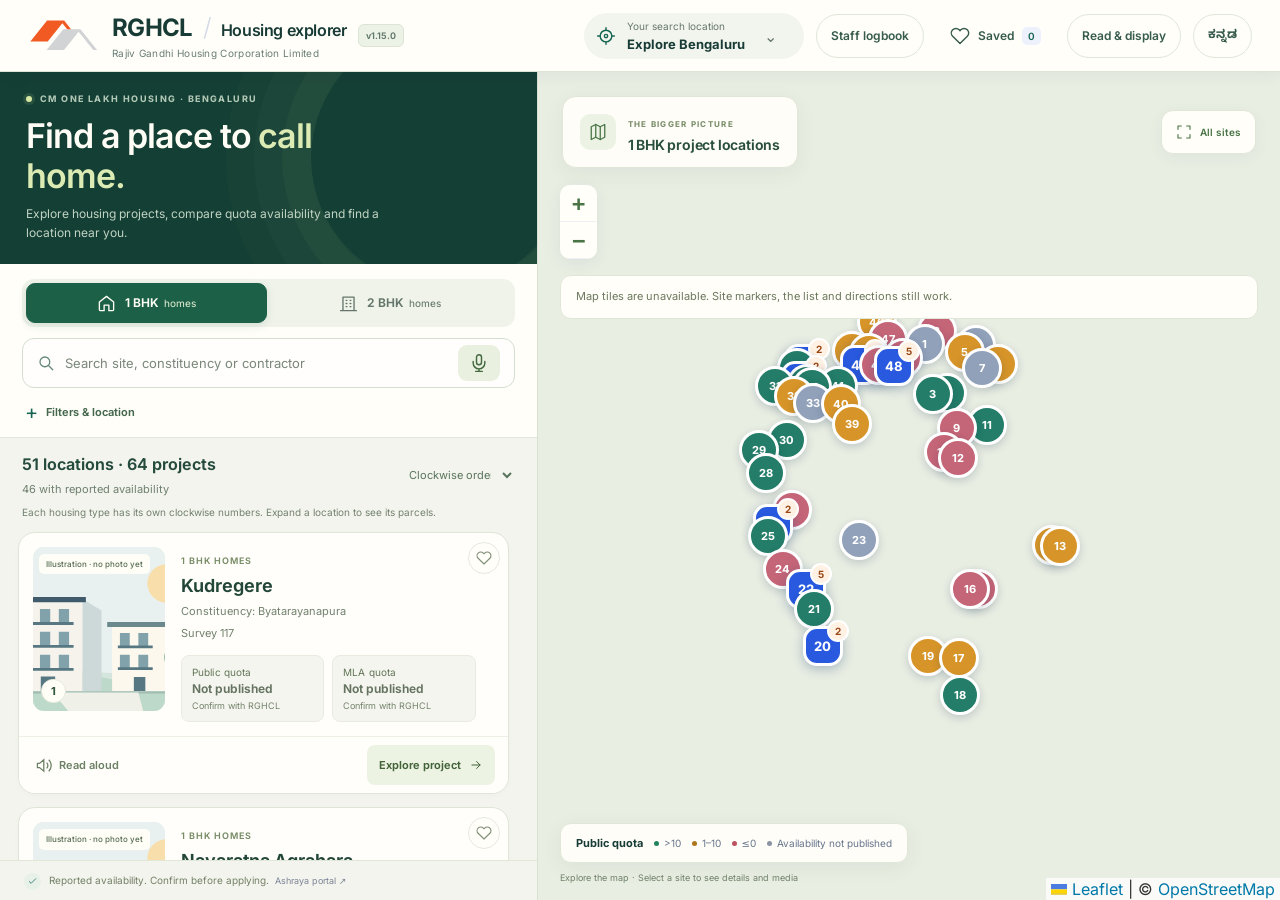
==== commit 3efff749: "Link dashboard to private site logbook" ====
--- a/index.html
+++ b/index.html
@@ -1,6 +1,6 @@
 <!doctype html><html lang="en"><head><meta charset="utf-8"><meta name="viewport" content="width=device-width,initial-scale=1"><meta name="theme-color" content="#2859df"><title>OLH • Discover a place to call home</title><meta name="description" content="Discover CM One Lakh Housing project sites in Bengaluru. Explore nearby 1 BHK and 2 BHK projects, reported availability, photos, videos and directions."><link rel="stylesheet" href="vendor/leaflet.css"><link rel="stylesheet" href="style.css"><link rel="stylesheet" href="upbeat.css"><link rel="stylesheet" href="design.css"><link rel="stylesheet" href="search-refine.css"><link rel="stylesheet" href="language-parity.css"><link rel="stylesheet" href="viewport-tuning.css"></head>
 <body class="explorer-body upbeat"><a class="skip" href="#siteList">Skip to housing sites</a>
-<header class="topbar"><a class="brand" href="./" aria-label="OLH home"><img class="rghcl-logo" src="assets/rghcl-logo.svg" alt="RGHCL"><span><strong>RGHCL<span class="brand-divider">/</span><span class="brand-title">Housing explorer</span></strong><small>Rajiv Gandhi Housing Corporation Limited</small></span><span class="version-tag">v1.15.0</span></a><div class="header-actions"><button id="headerLocation" class="location-pill"><span data-icon="locate"></span><span><small>Your search location</small><strong id="headerLocationText">Finding your location…</strong></span><span class="location-chevron">⌄</span></button><span class="header-separator"></span><button id="savedBtn" class="quiet saved-toggle" aria-pressed="false"><span data-icon="heart"></span>Saved <span id="savedCount">0</span></button><button id="accessBtn" class="quiet access-trigger" aria-label="Reading and display settings">Read &amp; display</button><button id="languageBtn" class="quiet language-button" lang="kn">ಕನ್ನಡ</button></div></header>
+<header class="topbar"><a class="brand" href="./" aria-label="OLH home"><img class="rghcl-logo" src="assets/rghcl-logo.svg" alt="RGHCL"><span><strong>RGHCL<span class="brand-divider">/</span><span class="brand-title">Housing explorer</span></strong><small>Rajiv Gandhi Housing Corporation Limited</small></span><span class="version-tag">v1.15.0</span></a><div class="header-actions"><button id="headerLocation" class="location-pill"><span data-icon="locate"></span><span><small>Your search location</small><strong id="headerLocationText">Finding your location…</strong></span><span class="location-chevron">⌄</span></button><span class="header-separator"></span><a class="quiet" href="site-board.html">Staff logbook</a><button id="savedBtn" class="quiet saved-toggle" aria-pressed="false"><span data-icon="heart"></span>Saved <span id="savedCount">0</span></button><button id="accessBtn" class="quiet access-trigger" aria-label="Reading and display settings">Read &amp; display</button><button id="languageBtn" class="quiet language-button" lang="kn">ಕನ್ನಡ</button></div></header>
 <main class="workspace"><aside class="sidebar" aria-label="Housing sites"><div class="intro"><p class="eyebrow" data-i18n="eyebrow"><span class="intro-dot"></span>CM ONE LAKH HOUSING · BENGALURU</p><h1 data-i18n="heading">Find a place to <em>call home.</em></h1><p data-i18n="intro">Explore housing projects, compare quota availability and find a location near you.</p><div class="collection-meta"><span><span data-icon="building"></span><b id="collectionCount">51</b> project locations</span><span class="city-pill"><span data-icon="pin"></span>Bengaluru</span></div></div>
 <div class="filter-block"><div class="segment" aria-label="Housing type"><button class="active" data-mode="1" aria-pressed="true"><span data-icon="home"></span><span>1 BHK <small data-i18n="homes">homes</small></span></button><button data-mode="2" aria-pressed="false"><span data-icon="building"></span><span>2 BHK <small data-i18n="homes">homes</small></span></button></div>
 <div class="search-label"><span data-icon="search"></span><input id="searchBox" type="search" placeholder="Search site, constituency or contractor" aria-label="Search sites"><button id="voiceBtn" class="voice-trigger" aria-label="Open voice search" title="Voice search"><svg viewBox="0 0 24 24" aria-hidden="true"><rect x="9" y="2" width="6" height="12" rx="3"/><path d="M5 10v2a7 7 0 0 0 14 0v-2M12 19v3M8 22h8"/></svg></button></div><datalist id="siteSuggestions"></datalist>
